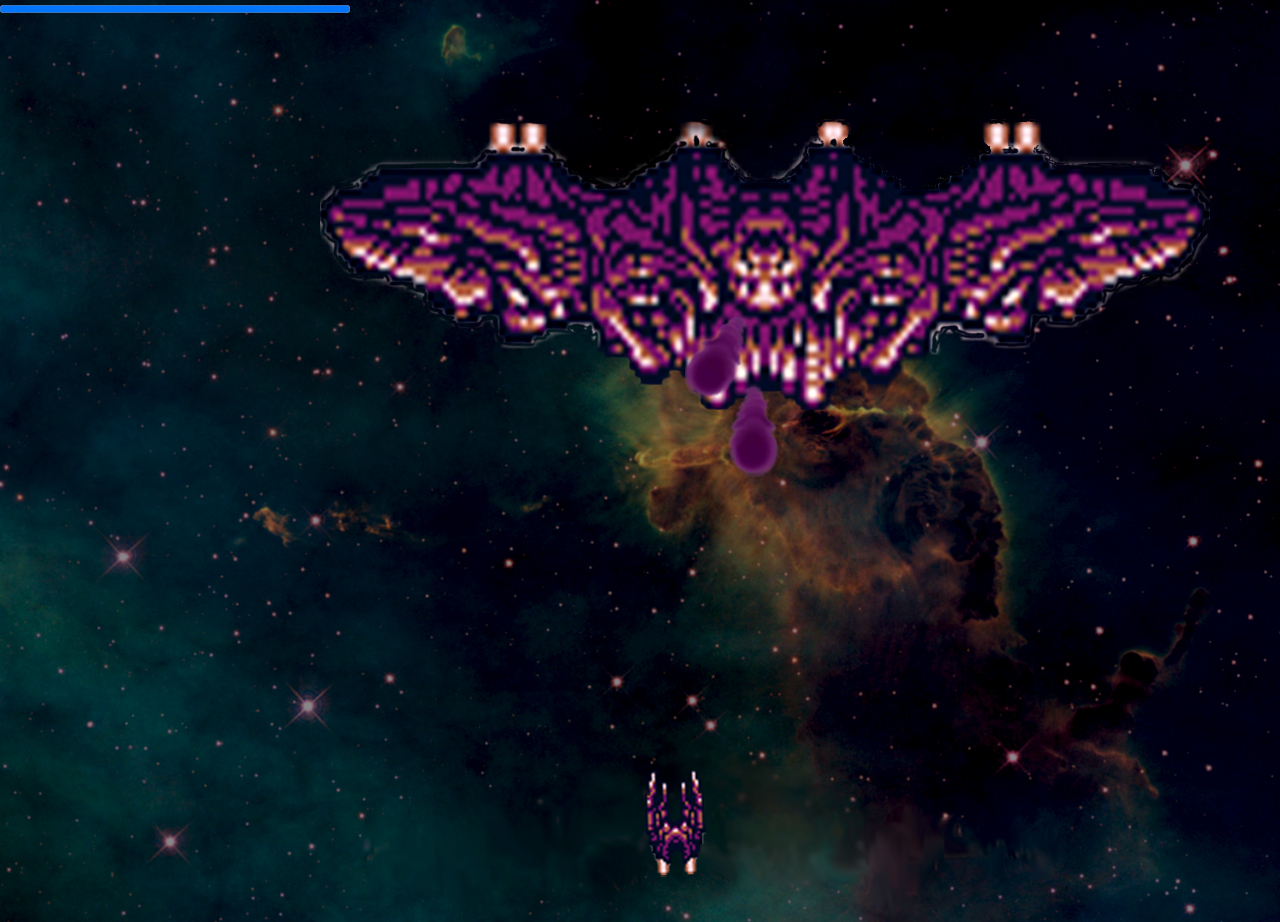
==== index.html @ f2348250 "game_v2" ====
<!DOCTYPE html>
<html lang="en">
<head>
	<meta charset="UTF-8">
	<meta name="viewport" content="width=device-width, initial-scale=1.0">
	<link rel="stylesheet" href="style.css">
</head>
<body> 
	<progress id="health" value="100" max="100"></progress>
	<canvas id="game_area">
	</canvas>
</body>
<script src="main.js"></script>
</html>
---- style.css ----
html,body{
	margin: 0px;
	padding: 0px;
	max-width: 100%;
	max-height: 100%;
	overflow: hidden;
	background-image: url(sprites/background/bg.jpg);
	background-repeat: no-repeat;
	background-size:cover;
	z-index:-1;
}
#game_area
{
	max-width: 100vw;
	max-height: 100vh;
	position: relative;
	margin: 0px;
	padding: 0px;
	
}
#health
{
	width: 350px;
}
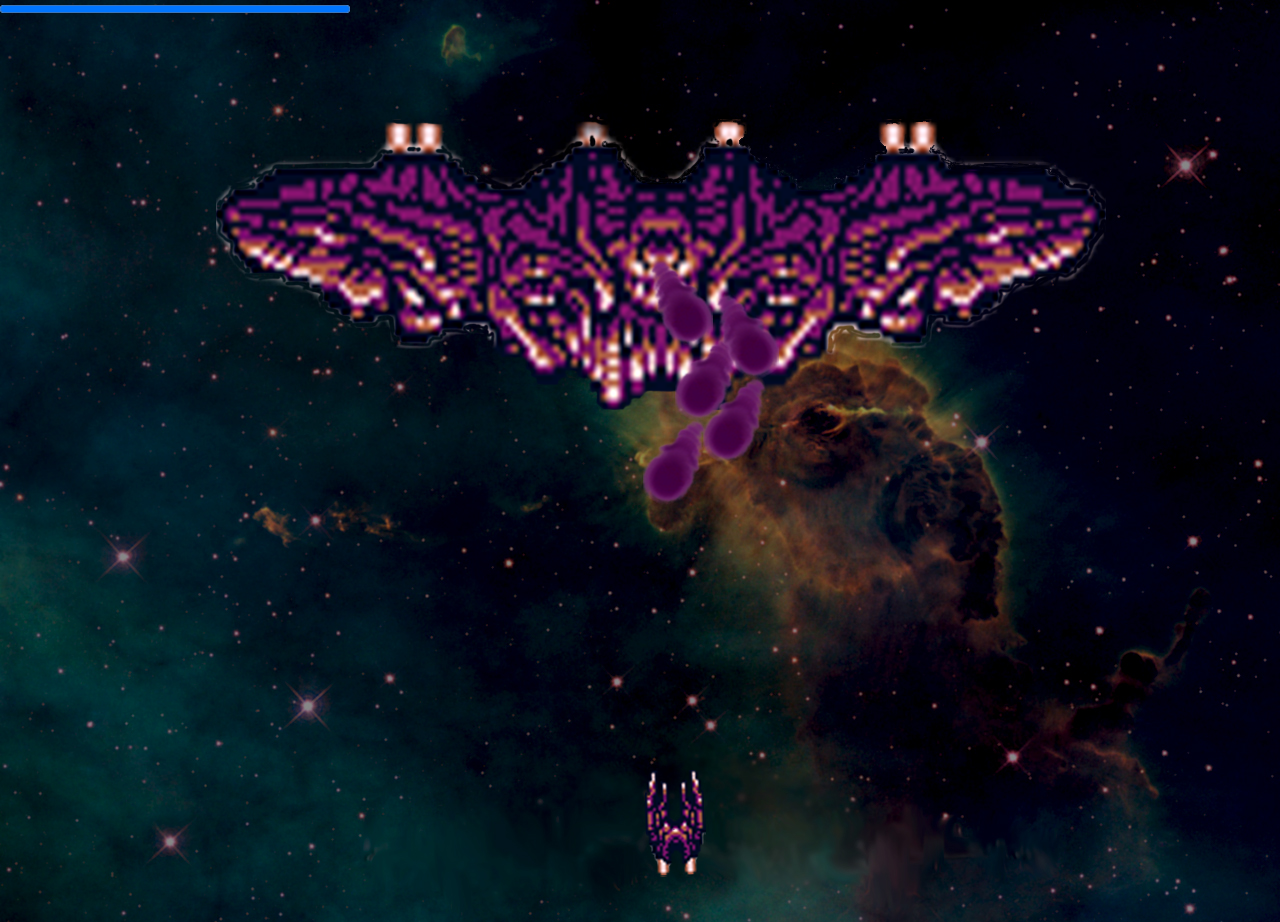
==== commit 576a17e9: "stable ver" ====
--- a/index.html
+++ b/index.html
@@ -5,9 +5,9 @@
 	<meta name="viewport" content="width=device-width, initial-scale=1.0">
 	<link rel="stylesheet" href="style.css">
 </head>
-<body> 
-	<progress id="health" value="100" max="100"></progress>
-	<canvas id="game_area">
+<body>
+	<progress id="health" value="100" max="100" ></progress>
+	<canvas id="game_area" >
 	</canvas>
 </body>
 <script src="main.js"></script>
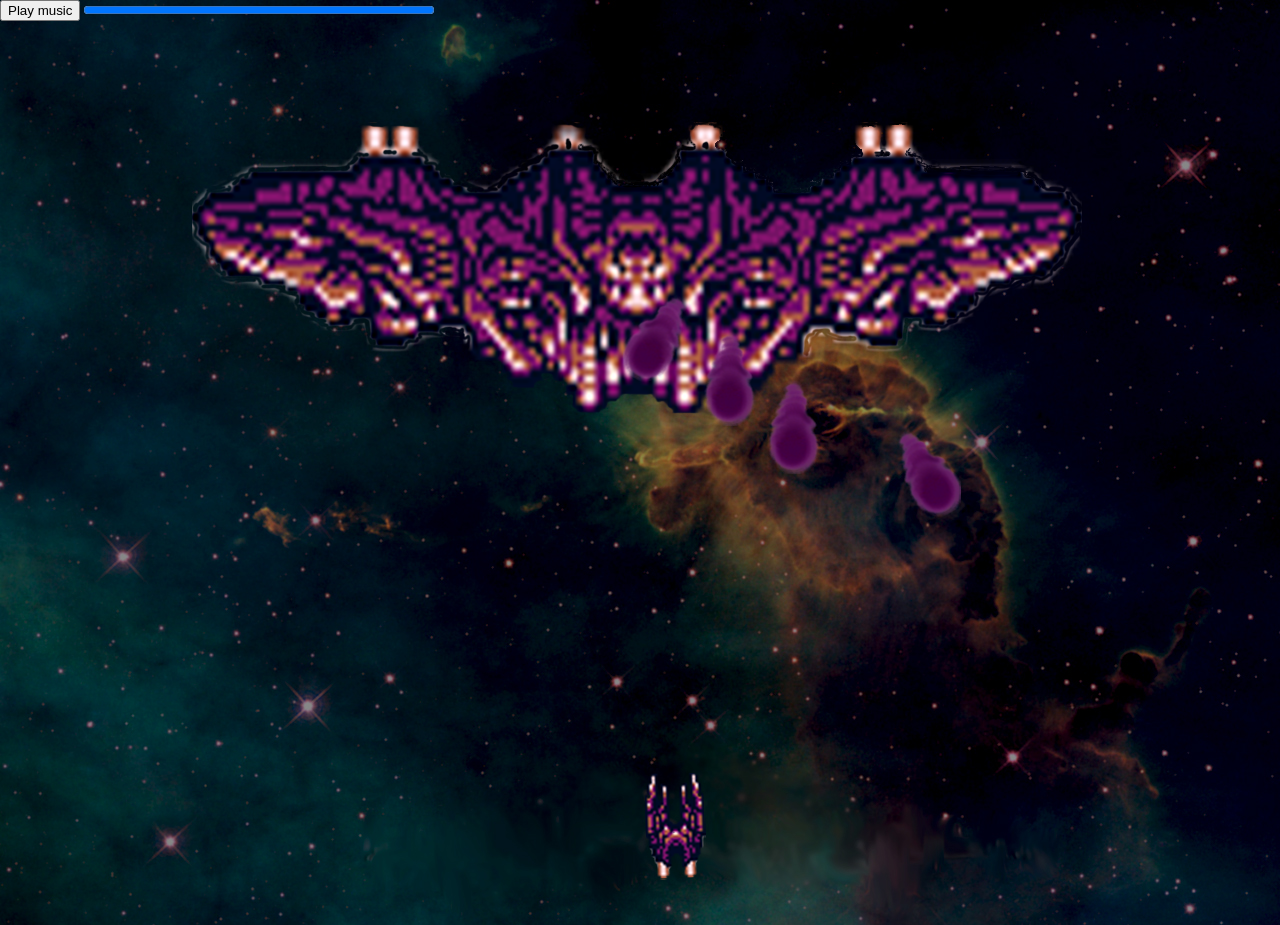
==== commit 3157038c: "added music" ====
--- a/index.html
+++ b/index.html
@@ -6,6 +6,8 @@
 	<link rel="stylesheet" href="style.css">
 </head>
 <body>
+	<button onclick='play_music()'>Play music</button>
+	<audio src = 'videoplayback (2) (online-audio-converter.com).mp3' id="music"></audio>
 	<progress id="health" value="100" max="100" ></progress>
 	<canvas id="game_area" >
 	</canvas>
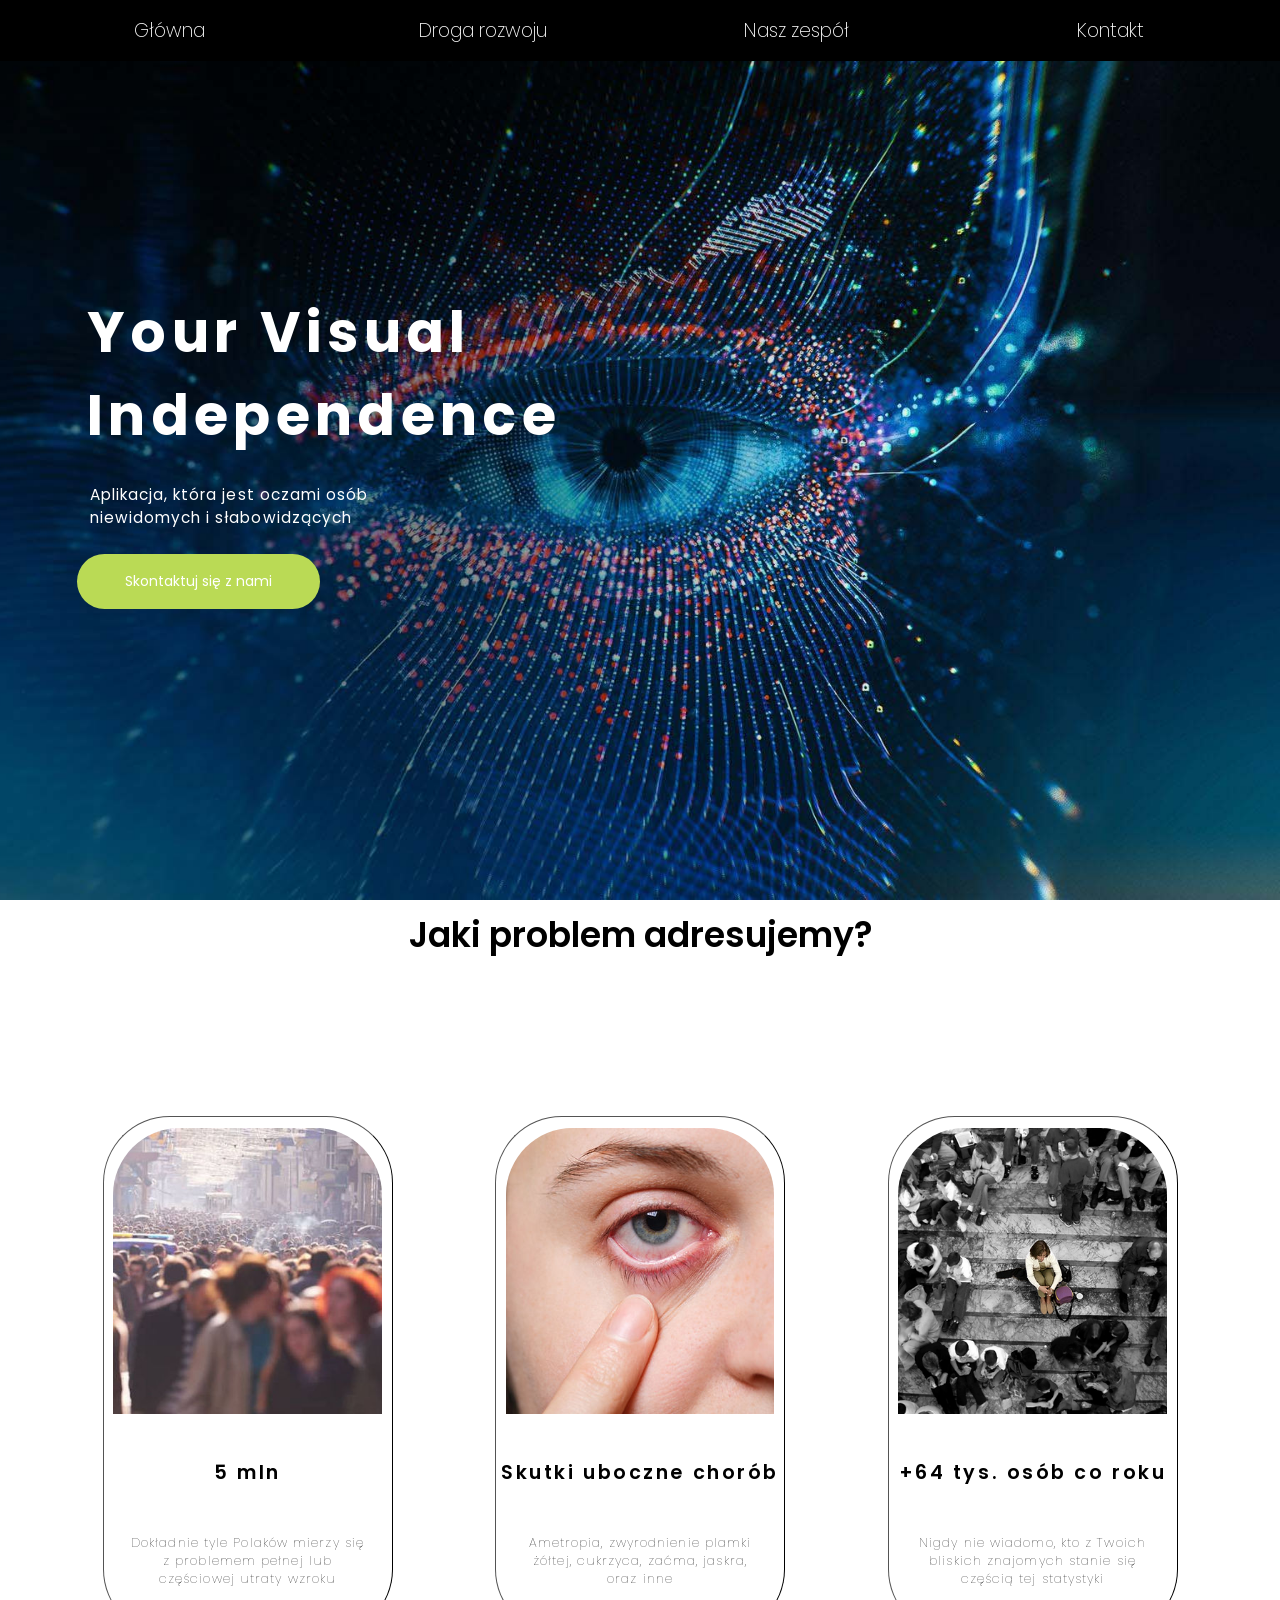
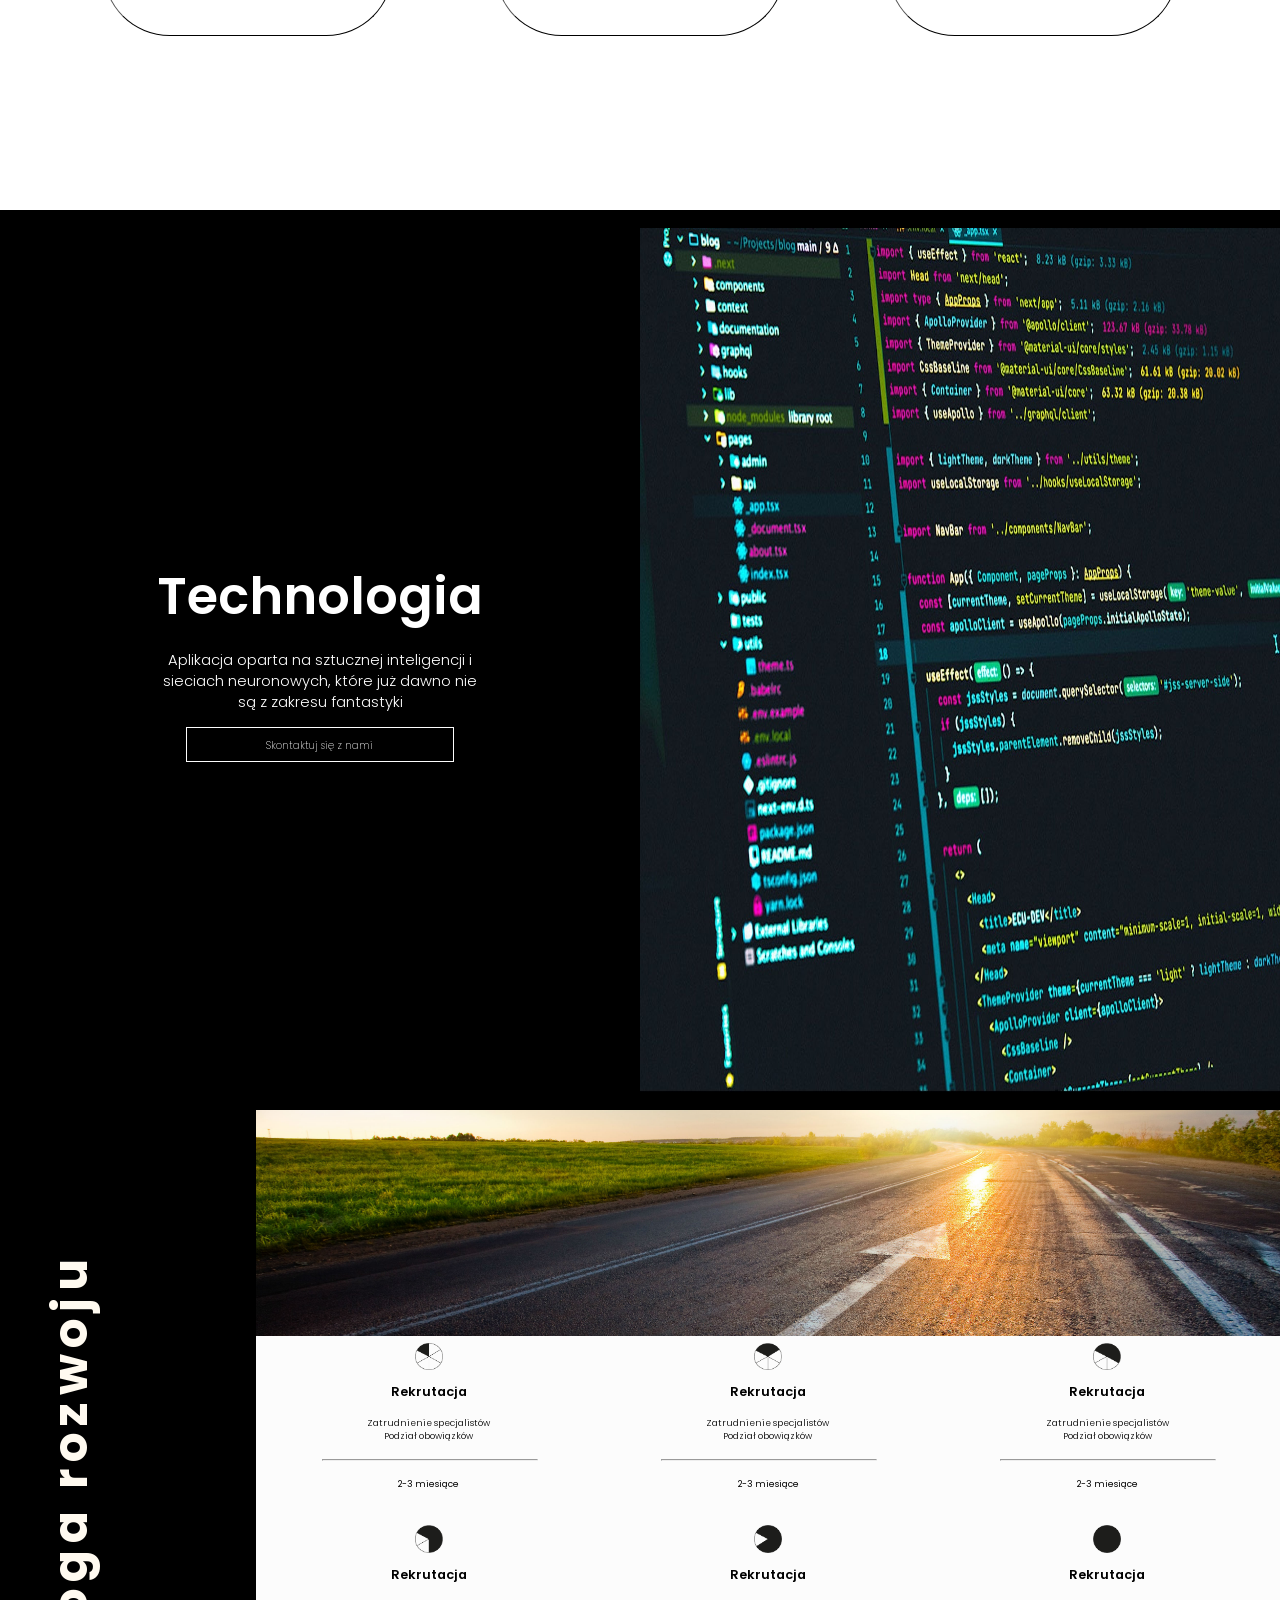
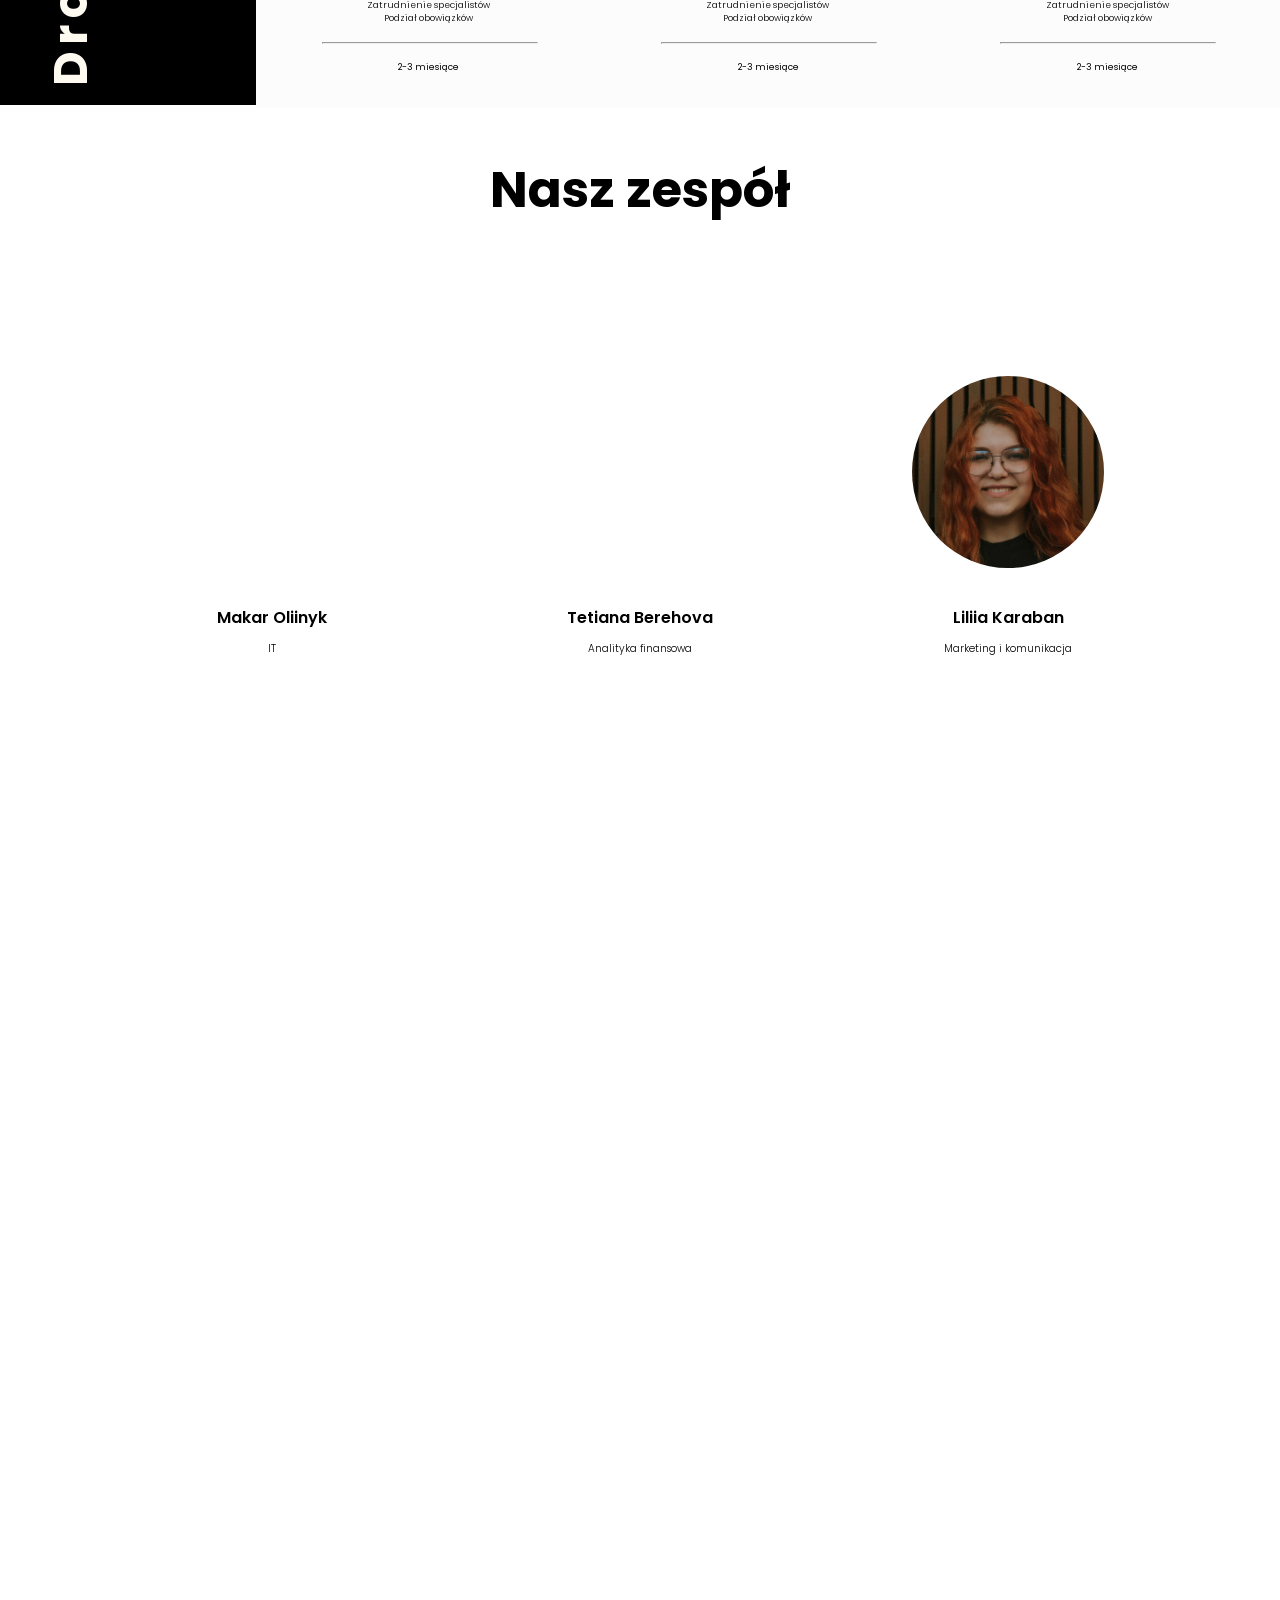
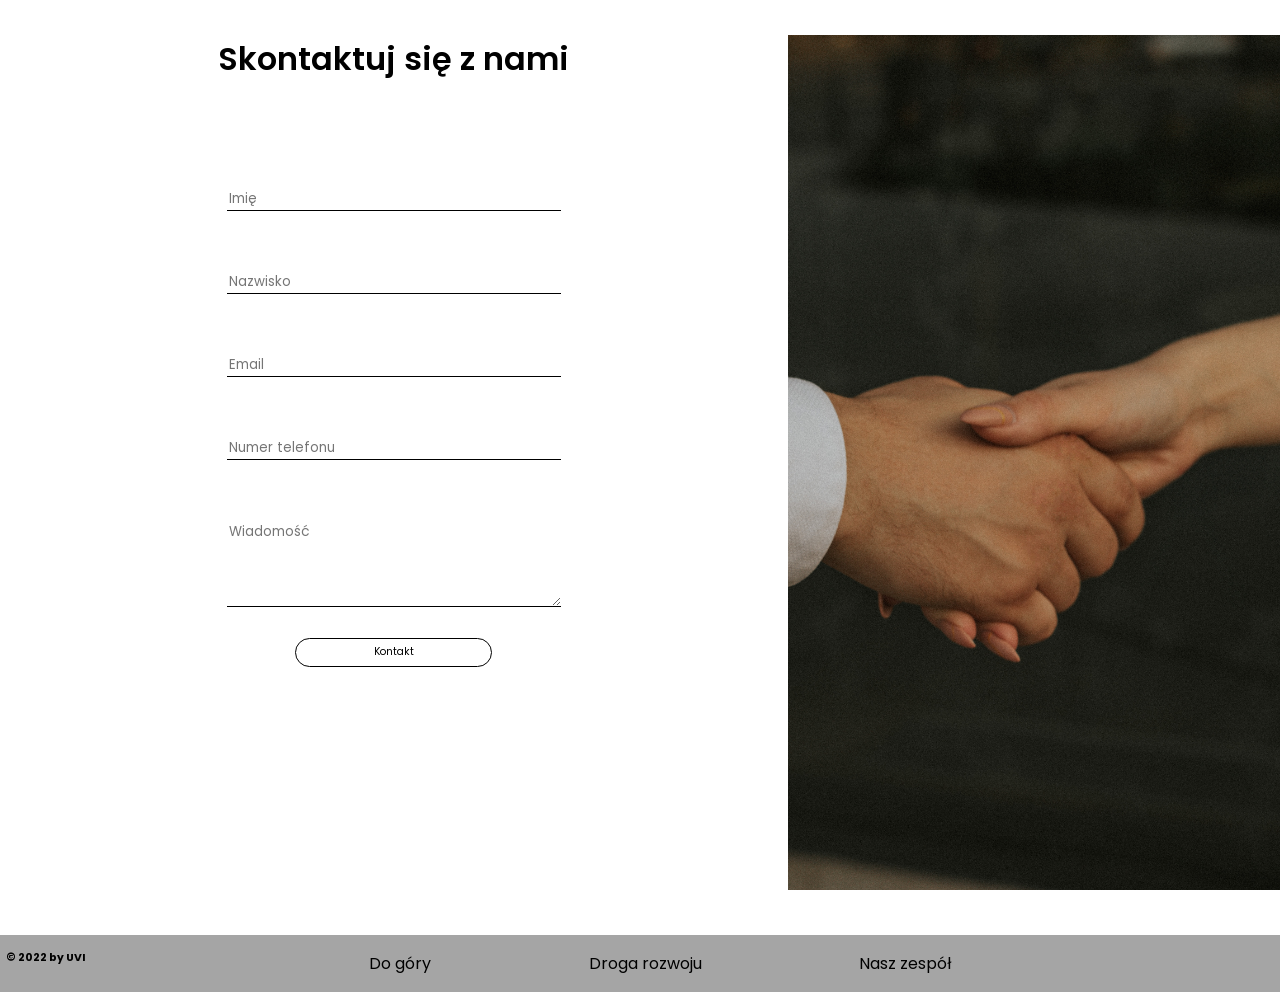
==== commit a44d25bb: "WebSite" ====
--- a/index.html
+++ b/index.html
@@ -1,16 +1,186 @@
 <!DOCTYPE html>
 <html lang="en">
 <head>
-	<meta charset="UTF-8">
-	<meta name="viewport" content="width=device-width, initial-scale=1.0">
-	<link rel="stylesheet" href="style.css">
+    <meta charset="UTF-8">
+    <meta http-equiv="X-UA-Compatible" content="IE=edge">
+    <meta name="viewport" content="width=device-width, initial-scale=1.0">
+    <link href='https://fonts.googleapis.com/css?family=Poppins' rel='stylesheet'>
+    <link rel="stylesheet" href="https://cdnjs.cloudflare.com/ajax/libs/animate.css/4.1.1/animate.min.css"/>
+    <link rel="stylesheet" href="style.css">
+    <script src="https://smtpjs.com/v3/smtp.js">
+    </script>
+    <script src="js/wow.min.js"></script>
+    <script>
+        new WOW().init();
+    </script>
+    <title>Document</title>
 </head>
 <body>
-	<button onclick='play_music()'>Play music</button>
-	<audio src = 'videoplayback (2) (online-audio-converter.com).mp3' id="music"></audio>
-	<progress id="health" value="100" max="100" ></progress>
-	<canvas id="game_area" >
-	</canvas>
+    <header>
+        <nav class="menu">
+            <ul class = "menu_list">
+                <li><a href="#start">Główna</a></li>
+                <li><a href="#road_map">Droga rozwoju</a></li>
+                <li><a href="#team">Nasz zespół</a></li>
+                <li><a href="#contact">Kontakt</a></li>
+            </ul>
+        </nav>
+    </header>
+    <div id = "start">
+        <p class="intro_title">​Your Visual Independence</p>
+        <p class="intro_txt"> Aplikacja, która jest oczami osób niewidomych i słabowidzących</p>
+        <button class = "introbutton"><span class = "btn_txt">Skontaktuj się z nami</span></button>
+    </div>
+    <article id="problematics">
+        <h4 id="problematic_head" class=" wow animate__animated animate__fadeInUp">Jaki problem adresujemy?</h4>
+        <div class="galery wow animate__animated animate__fadeInUp">        
+            <div class="galery_item">
+                <img src="img/problem1.jpg" alt="" class="problematic_img">
+                <h6 class="problems_headline">​5 mln</h6>
+                <span class="problems_txt">​Dokładnie tyle Polaków mierzy się z problemem pełnej lub częściowej utraty wzroku</span>
+            </div>
+            <div class="galery_item">
+                <img src="img/problem2.jpg" alt="" class="problematic_img">
+                <h6 class="problems_headline">​Skutki uboczne chorób</h6>
+                <span class="problems_txt">​Ametropia, zwyrodnienie plamki żółtej, cukrzyca, zaćma, jaskra, oraz inne</span>
+            </div>
+            <div class="galery_item">
+                <img src="img/problem3.png" alt="" class="problematic_img">
+                <h6 class="problems_headline">​+64 tys. osób co roku</h6>
+                <span class="problems_txt">​Nigdy nie wiadomo, kto z Twoich bliskich znajomych stanie się częścią tej statystyki</span>
+            </div>
+        </div>
+    </article>
+    <article id="technologie">
+        <div class="tech_wrraper">
+                <h4 id="technologie_title">​Technologia</h4>
+                <p class="technologie_txt">​Aplikacja oparta na sztucznej inteligencji i sieciach neuronowych, które już dawno nie są z zakresu fantastyki</p>
+                <button class="technologie_btn">
+                    <span id="technologie_btn_txt">Skontaktuj się z nami</span>
+                </button>
+        </div>
+        <img id = "code_example" src="img/tech_code.jpeg" alt="technologie_code_example" class="wow animate__animated animate__fadeInRight">
+    </article>
+    <article id = "road_map">
+        <div id="road_map_title_wrraper">
+            <h4 id = "road_map_title">Droga rozwoju</h4>
+        </div>
+        <div id = "road_map_img_wrraper" alt="road_map_img" class="wow animate__animated animate__fadeInDown"></div>
+        <div id="road_map_content_wrraper">
+            <div id="road_map_content">
+                <div class="road_map_content_item">
+                    <img src="img/Circle_1.png" alt="" class="road_map_item_img">
+                    <h6 class="road_map_item_title">​Rekrutacja</h6>
+                    <p class="road_map_item_content">​Zatrudnienie specjalistów Podział obowiązków</p>
+                    <hr class="road_map_item_line">
+                    <p class="road_map_item_time">2-3 miesiące</p>
+                </div>
+                <div class="road_map_content_item">
+                    <img src="img/Circle_2.png" alt="" class="road_map_item_img">
+                    <h6 class="road_map_item_title">​Rekrutacja</h6>
+                    <p class="road_map_item_content">​Zatrudnienie specjalistów Podział obowiązków</p>
+                    <hr class="road_map_item_line">
+                    <p class="road_map_item_time">2-3 miesiące</p>
+                </div>
+                <div class="road_map_content_item">
+                    <img src="img/Circle_3.png" alt="" class="road_map_item_img">
+                    <h6 class="road_map_item_title">​Rekrutacja</h6>
+                    <p class="road_map_item_content">​Zatrudnienie specjalistów Podział obowiązków</p>
+                    <hr class="road_map_item_line">
+                    <p class="road_map_item_time">2-3 miesiące</p>
+                </div>
+                <div class="road_map_content_item">
+                    <img src="img/Circle_4.png" alt="" class="road_map_item_img">
+                    <h6 class="road_map_item_title">​Rekrutacja</h6>
+                    <p class="road_map_item_content">​Zatrudnienie specjalistów Podział obowiązków</p>
+                    <hr class="road_map_item_line">
+                    <p class="road_map_item_time">2-3 miesiące</p>
+                </div>
+                <div class="road_map_content_item">
+                    <img src="img/Circle_5.png" alt="" class="road_map_item_img">
+                    <h6 class="road_map_item_title">​Rekrutacja</h6>
+                    <p class="road_map_item_content">​Zatrudnienie specjalistów Podział obowiązków</p>
+                    <hr class="road_map_item_line">
+                    <p class="road_map_item_time">2-3 miesiące</p>
+                </div>
+                <div class="road_map_content_item">
+                    <img src="img/Circle_6.png" alt="" class="road_map_item_img">
+                    <h6 class="road_map_item_title">​Rekrutacja</h6>
+                    <p class="road_map_item_content">​Zatrudnienie specjalistów Podział obowiązków</p>
+                    <hr class="road_map_item_line">
+                    <p class="road_map_item_time">2-3 miesiące</p>
+                </div>
+            </div>
+        </div>
+    </article>
+    <article id="team">
+        <h4 class="team_title">Nasz zespół</h4>
+        <div class="team_details_wrraper wow animate__animated animate__fadeIn">
+            <div class="team_details_item">
+                <div class="team_img_wrraper">
+                    <img src="img/MO.jpg" alt="" class="team_img">
+                </div>
+                <h6 class="team_name">Makar Oliinyk</h6>
+                <p class="team_member_responsobility">IT</p>
+            </div>
+            <div class="team_details_item">
+                <div class="team_img_wrraper">
+                    <img src="img/TB.jpg" alt="" class="team_img">
+                </div>
+                <h6 class="team_name">Tetiana Berehova</h6>
+                <p class="team_member_responsobility">Analityka finansowa</p>
+            </div>
+            <div class="team_details_item">
+                <div class="team_img_wrraper">
+                    <img src="img/LK.jpg" alt="" class="team_img">
+                </div>
+                <h6 class="team_name">Liliia Karaban</h6>
+                <p class="team_member_responsobility">Marketing i komunikacja</p>
+            </div>
+        </div>
+    </article>
+    <article id="offer">
+        <h6 id="offer_title" class="wow animate__animated animate__fadeInDown animate__delay-2s">​Szukasz projektu, który ma zarówno duszę, jak i potencjał biznesowy? Zainwestuj w startup UVI i połącz przyjemne z pożytecznym</h6>
+        <div id="offer_content_wrraper" class="wow animate__animated animate__fadeIn">
+            <div class="offer_content_item"id='offer_img1'>
+                <span class="offer_content_txt">​Zyski po 1 roku działania aplikacji</span>
+            </div>
+            <div class="offer_content_item"id='offer_img2'>
+                <span class="offer_content_txt">​Tworzenie lepszej przyszłości</span>
+            </div>
+            <div class="offer_content_item"id='offer_img3'>
+                <span class="offer_content_txt">​Ulepszenie wizerunku Twojej firmy</span>
+            </div>
+        </div>
+    </article>
+    <article id="contact">
+        <div id="contact_content_wrraper">
+            <form>
+                <h6>Skontaktuj się z nami</h6>
+                <input type="text" id='name' placeholder="Imię" required>
+                <input type="text" id='surname' placeholder="Nazwisko"required>
+                <input type="text" id='mail'placeholder='Email' required>
+                <input type="text" id='number' placeholder="Numer telefonu">
+                <textarea name="massege" id="massege" rows="6" placeholder="Wiadomość"></textarea>
+                <div id="btn_wrraper">
+                    <button type="submit">Kontakt</button>
+                </div>
+            </form>
+        </div>
+        <div id="contact_img_wrraper">
+        </div>
+    </article>
+    <footer>
+        <h6>&copy; 2022 by UVI</h6>
+        <div class="footer_wrraper">
+            <nav class="menu_footer">
+                <ul class = "menu_list_footer">
+                    <li><a href="#start">Do góry</a></li>
+                    <li><a href="#road_map">Droga rozwoju</a></li>
+                    <li><a href="#team">Nasz zespół</a></li>
+                </ul>
+            </nav>
+        </div>
+    </footer>
 </body>
-<script src="main.js"></script>
-</html>	+</html>
--- a/style.css
+++ b/style.css
@@ -1,24 +1,514 @@
-html,body{
-	margin: 0px;
-	padding: 0px;
-	max-width: 100%;
-	max-height: 100%;
-	overflow: hidden;
-	background-image: url(sprites/background/bg.jpg);
-	background-repeat: no-repeat;
-	background-size:cover;
-	z-index:-1;
-}
-#game_area
-{
-	max-width: 100vw;
-	max-height: 100vh;
-	position: relative;
-	margin: 0px;
-	padding: 0px;
-	
-}
-#health
-{
-	width: 350px;
-}
+*{
+    font-family: 'Poppins', sans-serif;
+}
+body , header,html, nav{
+    margin: 0;
+    padding: 0;
+}
+:root{
+    --animate-duration: 2800ms;
+}
+nav{
+    width: 100%;
+    height:auto;
+    background-color: black;
+    position: relative;
+    overflow: hidden;
+    align-items: center;
+}
+.menu_list, .menu_list a {
+    height: fit-content;
+    margin: 0;
+    padding: 1%;
+    display: flex;
+    text-align: center;
+    flex-direction: row;
+    justify-content: space-evenly;
+    list-style-type: none;
+    font-family: 'Poppins', sans-serif;
+    color: #fff;
+    font-size: 1.5vw;
+    font-weight: 200;
+    font-style: normal;
+    line-height: normal;
+    text-decoration: none;
+}
+.menu_list li{
+    width: 100%;
+    display: inline-block;
+}
+header{
+    width: 100%;
+    position: absolute;
+    align-content: center;
+}
+#start{
+    height: 100vh;
+    width: 100%;
+    background-image:url("img/eye.jpg") ;
+    background-size: cover;
+    background-repeat: no-repeat;
+    background-position: center;
+    background-attachment: fixed;
+    display: flex;
+    align-items: flex-start;
+    flex-direction: column;
+    justify-content: center;
+
+}
+.intro_title{
+    width: 50%;
+    margin:  0 0 0 6.8vw;
+    padding: 0;
+    text-align: left;
+    justify-content: center;
+    float: left;
+    z-index: 1;
+    color: #fff;
+    font-family: 'Poppins', sans-serif;
+    font-size: 4.333vw;
+    font-weight: bold;
+    font-style: normal;
+    letter-spacing: 0.417vw;
+    line-height: normal;
+}
+.intro_txt{
+    width: 25vw;
+    color: #fff;
+    font-family: Poppins;
+    font-size: 1.2vw;
+    font-weight: 400;
+    font-style: normal;
+    letter-spacing: 1.05px;
+    line-height: normal;
+    text-align: left;
+    align-self: flex-start;
+    margin: 2vw 0 0 7vw;
+
+}
+.introbutton{
+    z-index: 1;
+    width: 19vw;
+    min-width: 15vw;
+    height: 4.259vw;
+    min-height: 1vw;
+    background-color: #bada55;
+    border:none;
+    border-radius: 100px;
+    margin: 2vw 0 0 6vw;
+}
+span.btn_txt{
+    width: 11.458333333333334vw;
+    height: 1.71875vw;
+    color: #ffffff;
+    font-family: Poppins;
+    font-size:1.09375vw;
+    font-weight: 400;
+    font-style: normal;
+    letter-spacing: normal;
+    line-height: normal;
+}
+#problematics{
+    height: 100vh;
+    width: 100%;
+}
+#problematic_head{
+    position: relative;
+    text-align: center;
+    margin: 10px 0;
+    width: 100%;
+    height: auto;
+    color: #000000;
+    font-family: 'Poppins', sans-serif;
+    font-size: 2.7083333333333335vw;
+    font-weight: 600;
+}
+.galery{
+    height: 90%;
+    width: 100%;
+    display: flex;
+    align-items: center;
+    flex-direction: row;
+    justify-content: space-evenly;
+}
+.galery_item{
+    width: 22.5vw;
+    height:  40.520833333333336vw;
+    background-color: #ffffff;
+    border-color: #000000;
+    border-style: outset;
+    border-width: 0.10416666666666667vw;
+    border-radius: 5.208333333333333vw;
+    display: flex;
+    flex-direction: column;
+    justify-content: flex-end;
+}
+.problems_headline,.problems_txt {
+    text-align: center;
+    margin-bottom: 3vw;
+    font-family: 'Poppins',sans-serif;
+}
+.problems_headline{
+    font-size: 1.5vw;
+    font-weight: 600;
+    letter-spacing: 0.2vw;
+}
+.problems_txt{
+    width: 19vw;
+    padding: 3%;
+    font-size: 1vw;
+    align-self: center;
+    letter-spacing: 0.085vw;
+    font-weight: 100;
+    
+}
+.problematic_img{
+    align-self: center;
+    width: 21vw ;
+    overflow: hidden;
+    object-fit: contain;
+    margin-top: 3%;
+    border-radius: 5.208333333333333vw 5.208333333333333vw 0  0;
+
+}
+#technologie{
+    height: 100vh;
+    width: 100%;
+    background-color: black;
+    display: flex;
+    flex-direction: row;
+    align-items: center;
+}
+#code_example{
+    position: relative;
+    align-self: center;
+    width: 40%;
+    height: 96%;
+    aspect-ratio: 1/1;
+    flex-grow: 1;
+}
+.tech_wrraper{
+    display: flex;
+    flex-direction: column;
+    align-items: center;
+    width: 50%;
+}
+.technologie_txt{
+    font-family: 'Poppins';
+    font-size: 1.15vw;
+    font-weight: 300;
+    text-align: center;
+    width: 50%;
+    color: #fff;
+}
+#technologie_title{
+    margin: 0;
+    font-family: 'Poppins';
+    font-weight: 600;
+    font-size: 4vw;
+    text-align: center;
+    z-index: 1;
+    color: #fff;
+}
+.technologie_btn{
+    width:  21vw;
+    height: 2.7vw;
+    border: 1px solid #fcfcfc;
+    background-color: #000000;
+}
+span#technologie_btn_txt{
+    font-family: 'Poppins';
+    font-weight: 200;
+    font-size: 0.8vw;
+    color: #fcfcfc;
+}
+#road_map{
+    background-color: #000000;
+    display: grid;
+    grid-template-columns:20% 80%;
+    grid-auto-rows: minmax(15vw, auto);
+    width: 100%;
+    height: 150%;
+
+}
+#road_map_title_wrraper{
+    margin: 0;
+    grid-column: 1;
+    grid-row: 1/3;
+    background-color: #000000;
+    width: 100%;
+    height: 100%;
+    z-index: 0;
+    justify-content: center;
+}
+#road_map_title{
+    writing-mode:vertical-rl;
+    height: 45vw;
+    letter-spacing: 0.5vw;
+    color:floralwhite;
+    transform: rotate(180deg);
+    font-family: 'Poppins';
+    font-size: 3.7vw;
+    margin: 0 0 1.5vw 2.7vw;
+}
+#road_map_img_wrraper{
+    grid-column: 2/-1;
+    grid-row:1;
+    justify-self:start;
+    width:100%;
+    height: 100%;
+    background-image:url("img/road_way.jpg");
+    background-position: center;
+    background-size: cover;
+    background-repeat: no-repeat;
+}
+div#road_map_content{
+    grid-column: 2;
+    grid-row: 2;
+    display: grid;
+    justify-content: center;
+    height: 97.2%;
+    background-color: #fcfcfc;
+    grid-template-columns: repeat(3,auto);
+    grid-gap: 0.5vw;
+    grid-template-rows: repeat(2,auto);
+    padding: 0.5vw;
+    justify-content: space-around;
+}
+div.road_map_content_item{
+    display: flex;
+    flex-direction: column;
+    align-items: center;
+}
+img.road_map_item_img{
+    width: 13%;
+    aspect-ratio: 1/1;
+}
+h6.road_map_item_title{
+    font-family: 'Poppins';
+    font-size: 1vw;
+    font-weight: 600;
+    margin: 1vw 0 0.5vw 0;
+}
+p.road_map_item_content{
+    width: 70%;
+    text-align: center;
+    font-family: 'Poppins';
+    font-size: 0.7vw;
+    font-weight: 300;
+}
+hr.road_map_item_line{
+    width: 100%;
+}
+p.road_map_item_time{
+    font-family: 'Poppins';
+    font-size: 0.7vw;
+}
+#team{
+    display: flex;
+    flex-direction: column;
+    align-items: center;
+    justify-content: center;
+    margin:0;
+    padding: 0;
+    width: 100%;
+    height: 80vh;
+}
+.team_title{
+    text-align: center;
+    font-family: 'Poppins';
+    font-size: 3.9vw;
+    margin: 0%;
+    margin-bottom: 3%;
+}
+div.team_details_wrraper{
+    display: flex;
+    width: 100%;
+    height: 40vw;
+    justify-content: space-evenly;
+    align-items: center;
+}
+div.team_details_item{
+    display: flex;
+    flex-direction: column;
+    align-items: center;
+
+}
+div.team_img_wrraper{
+    width: 15vw;
+    height: 15vw;
+    overflow: hidden;
+    border-radius: 100%;
+}
+img.team_img{
+    max-width: 100%;
+    height: auto;
+    transform: scale(1.5);
+}
+h6.team_name{
+    font-family:'Poppins';
+    font-size: 1.25vw;
+    font-weight: 600;
+    margin-bottom: 0;
+}
+p.team_member_responsobility{
+    font-family: 'Poppins';
+    font-size: 0.8vw;
+    font-weight: 300;
+}
+#offer{
+    width: 100%;
+    height: 90vh;
+    display: flex;
+    flex-direction: column;
+    justify-content: space-evenly;
+    align-items: center;
+}
+h6#offer_title{
+    font-family:'Poppins';
+    font-size: 2.14vw;
+    font-weight: 600;
+    text-align: center;
+    position: absolute;
+    width: 80%;
+    color: #ffffff;
+}
+div#offer_content_wrraper{
+    display: flex;
+    flex-direction: row;
+    width: 100%;
+    justify-content: center;
+    align-items: center;
+}
+div.offer_content_item{
+    background-image: url('img/ai-technology-brain-background-digital-transformation-concept.jpg');
+    background-repeat: no-repeat;
+    background-size: cover;
+    margin-left: 1px;
+    width: 30vw;
+    height: 40vw;
+    padding-bottom: 0.8vw;
+    /* aspect-ratio: 16/9; */
+}
+span.offer_content_txt{
+    width: 100%;
+    height: 100%;
+    display: flex;
+    justify-content: center;
+    align-items: flex-end;
+    color: #fff;
+    font-family: 'Poppins';
+    font-size:1.7vw;
+
+}
+div#offer_img1{
+    background-image: url('img/business-hand-with-mobile-phone.jpg');
+    background-position: 20%;
+}
+div#offer_img2{
+    background-image: url('img/ai-technology-brain-background-digital-transformation-concept.jpg');
+    background-position: 75%;
+}
+div#offer_img3{
+    background-image: url('img/computer-program-code.jpg');
+}
+#contact{
+    display: flex;
+    flex-direction: row;
+    width: 100%;
+    height: 100vh;
+}
+div#contact_img_wrraper{
+    width: 50%;
+    height:95%;
+    background-image: url('img/hand_shake.jpeg');
+    background-repeat: no-repeat;
+    background-size: cover;
+    background-position: 60%;
+}
+div#contact_content_wrraper{
+    display: flex;
+    width: 80%;
+    justify-content: center;
+    align-items: center;
+}
+form{
+    position: relative;
+    height: 100%;
+    display: flex;
+    flex-direction: column;
+    padding: 0.5vw;
+    width: 50%;
+}
+form h6{
+    margin-top: 0;
+    color: #000000;
+    text-align: center;
+    position: relative;
+    top: 0;
+    font-size: 2.5vw;
+    font-weight: 600;
+}
+form input, form textarea{
+    border: 0;
+    border-bottom: 1px solid #000000;
+    margin: 30px;
+}
+form input{
+    height: 50px;
+}
+form textarea{
+    height: 250px;
+}
+div#btn_wrraper{
+    display: block;
+    text-align: center;
+    width: 100%;
+    height: 100%;
+}
+div#btn_wrraper button{
+    width: 50%;
+    height: 10%;
+    background-color: #fff;
+    border: 1px solid #000000;
+    border-radius: 30px;
+    font-size: 0.8vw;
+}
+footer{
+    position: relative;
+    justify-content: center;
+    align-items: center;
+    background-color: rgb(193, 190, 186);
+    height: 3vw;
+    width: 100%;
+}
+footer h6{
+    position: absolute;
+    color: #000000;
+    bottom: 0;
+    left: 0.5vw;
+    z-index: 1;
+    margin-bottom: 0.6vw;
+}
+.footer_wrraper{
+    color: #000000;
+}
+.menu_footer{
+    background-color: #a5a5a5;
+    display: flex;
+    flex-direction: row;
+    justify-content: center;
+}
+.menu_list_footer{
+    width: 70%;
+    display: flex;
+    flex-direction: row;
+    justify-content: space-evenly;
+    list-style-type: none;
+}
+.menu_list_footer li a{
+    font-size: 1.25vw;
+    display: inline-block;
+    text-decoration: none;
+    color: #000000;
+}
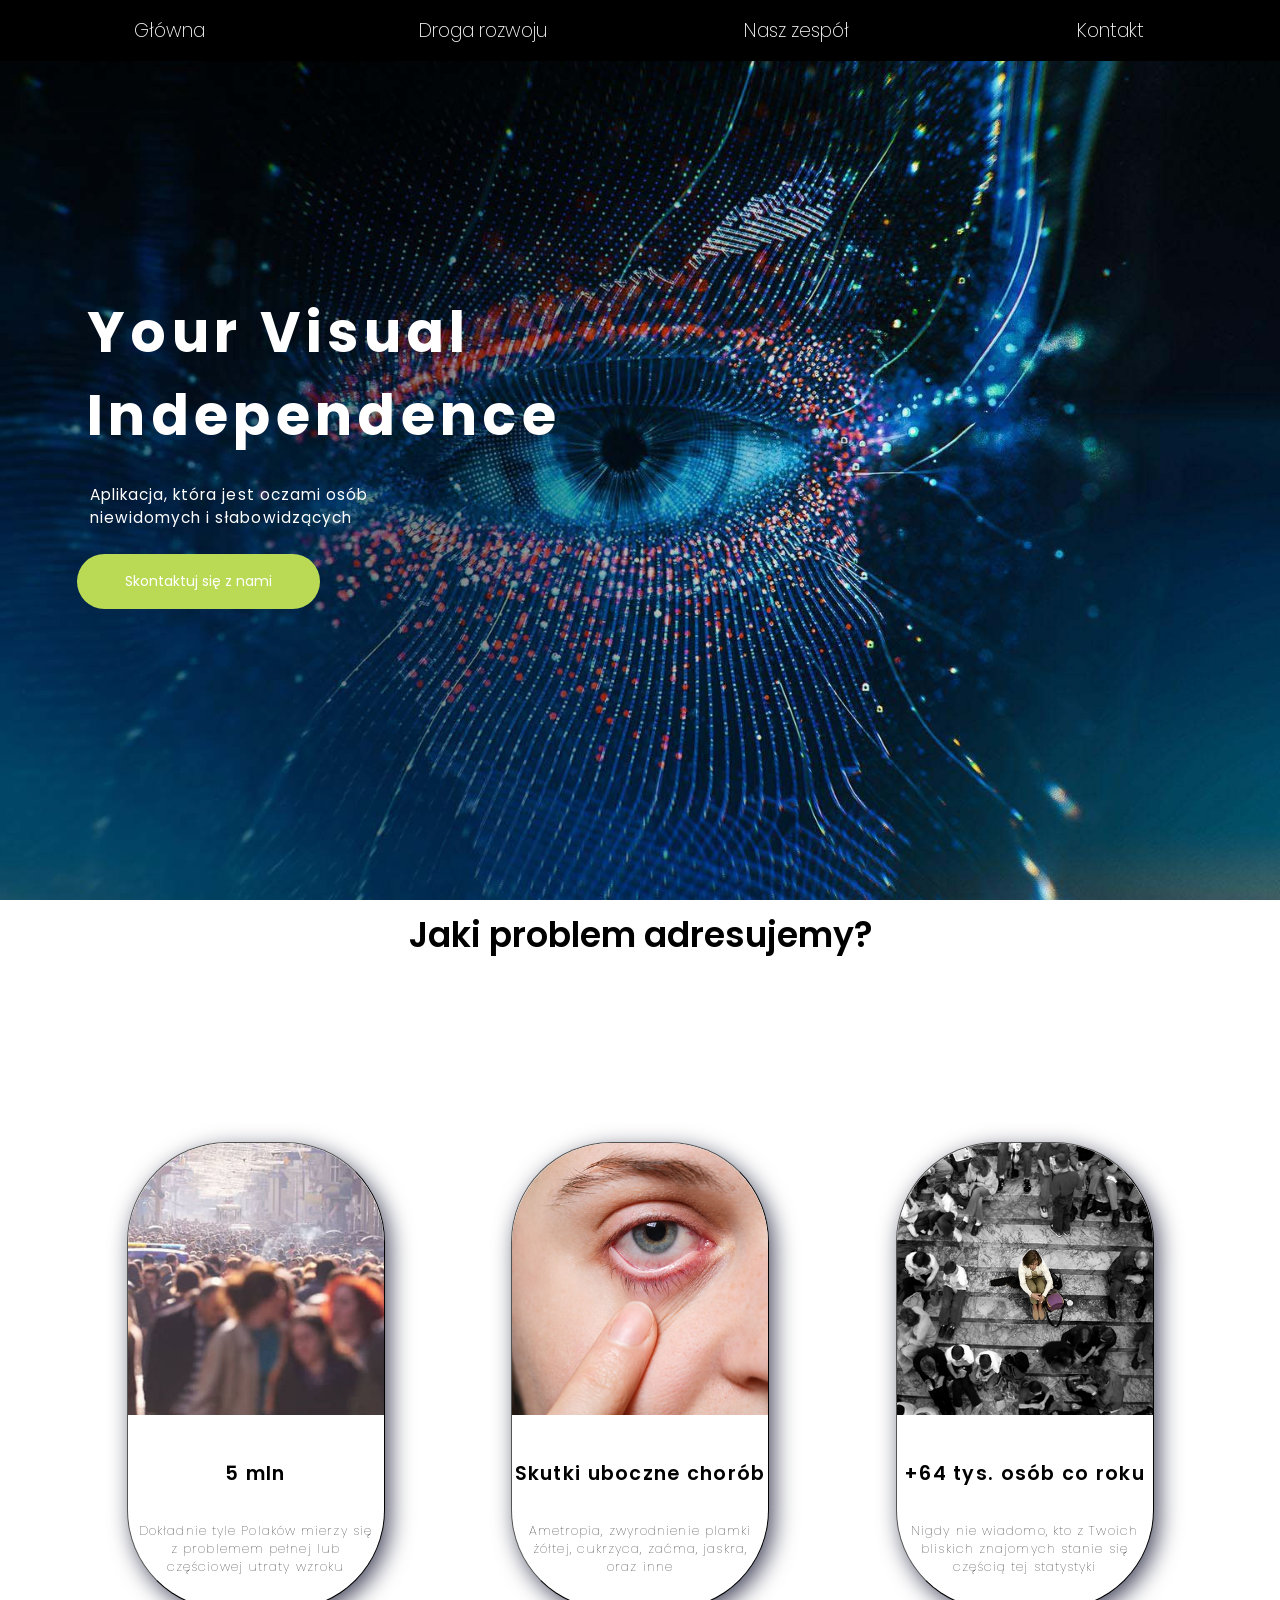
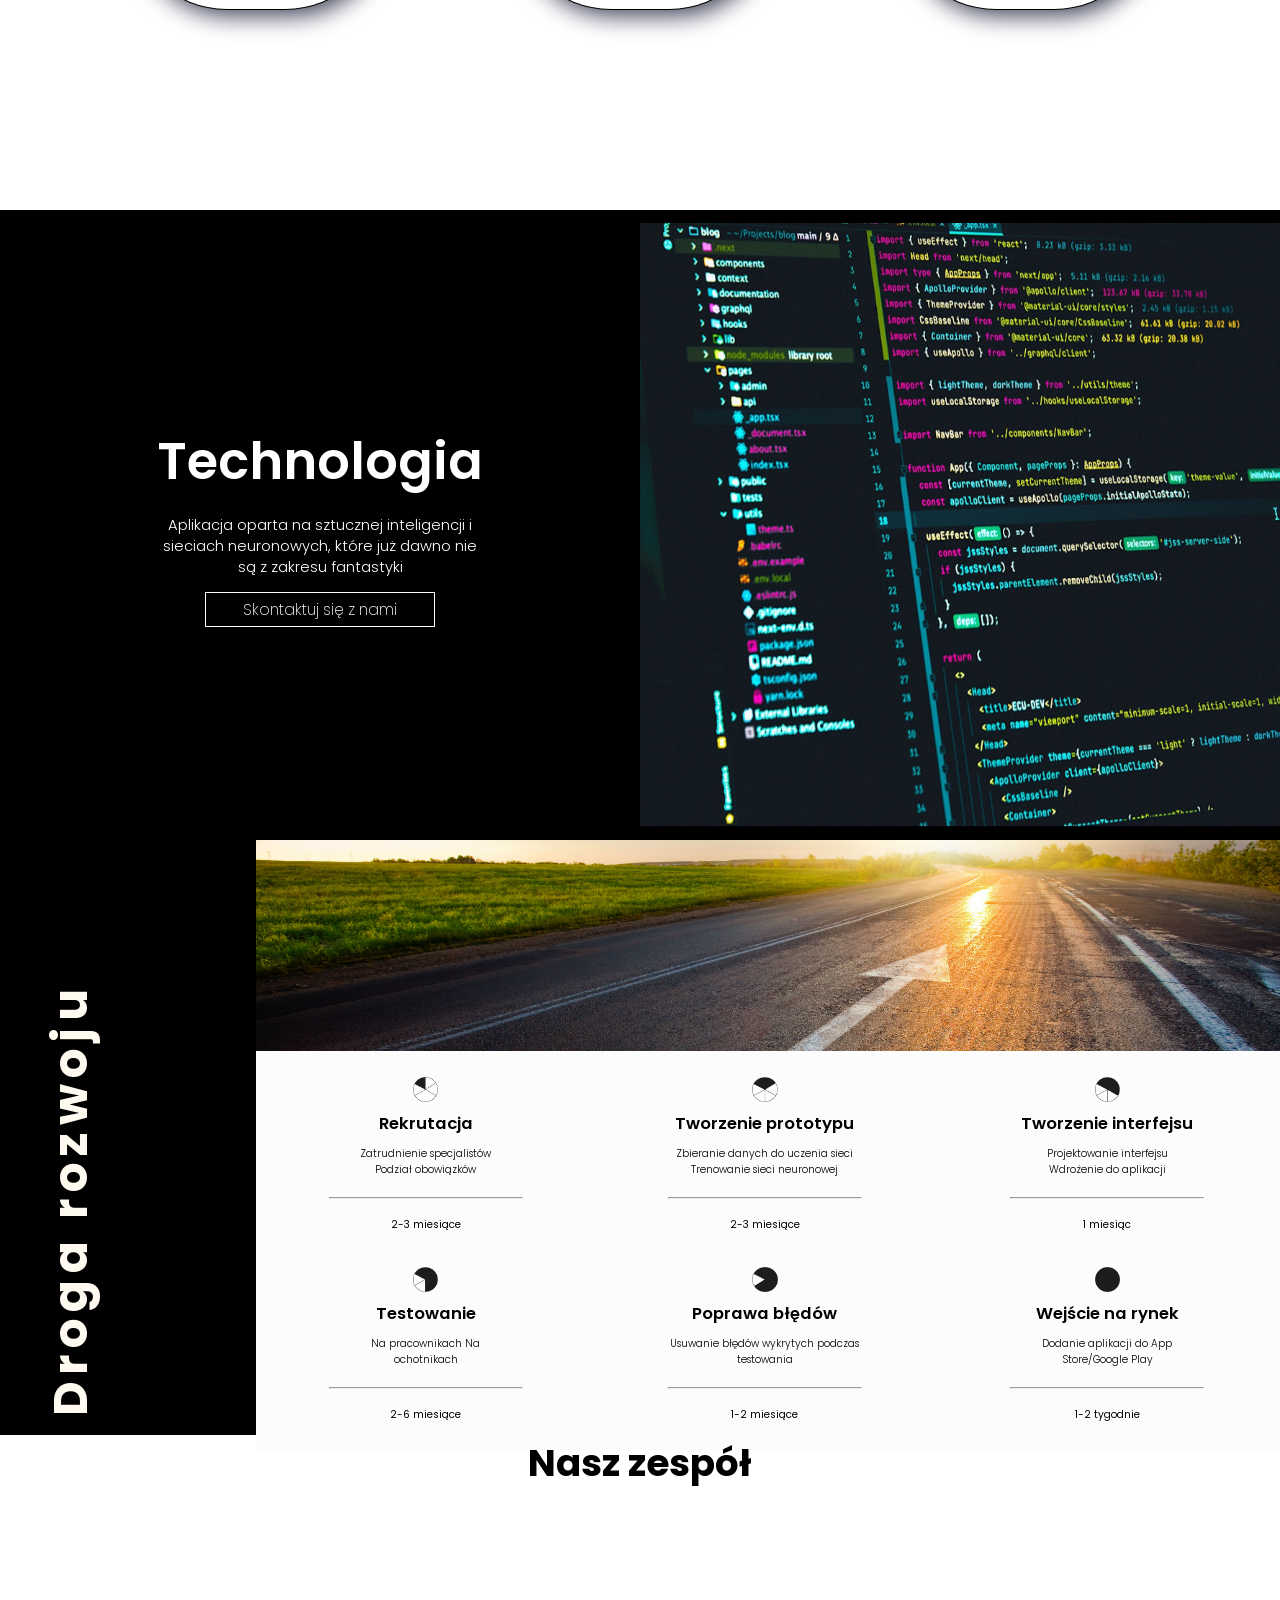
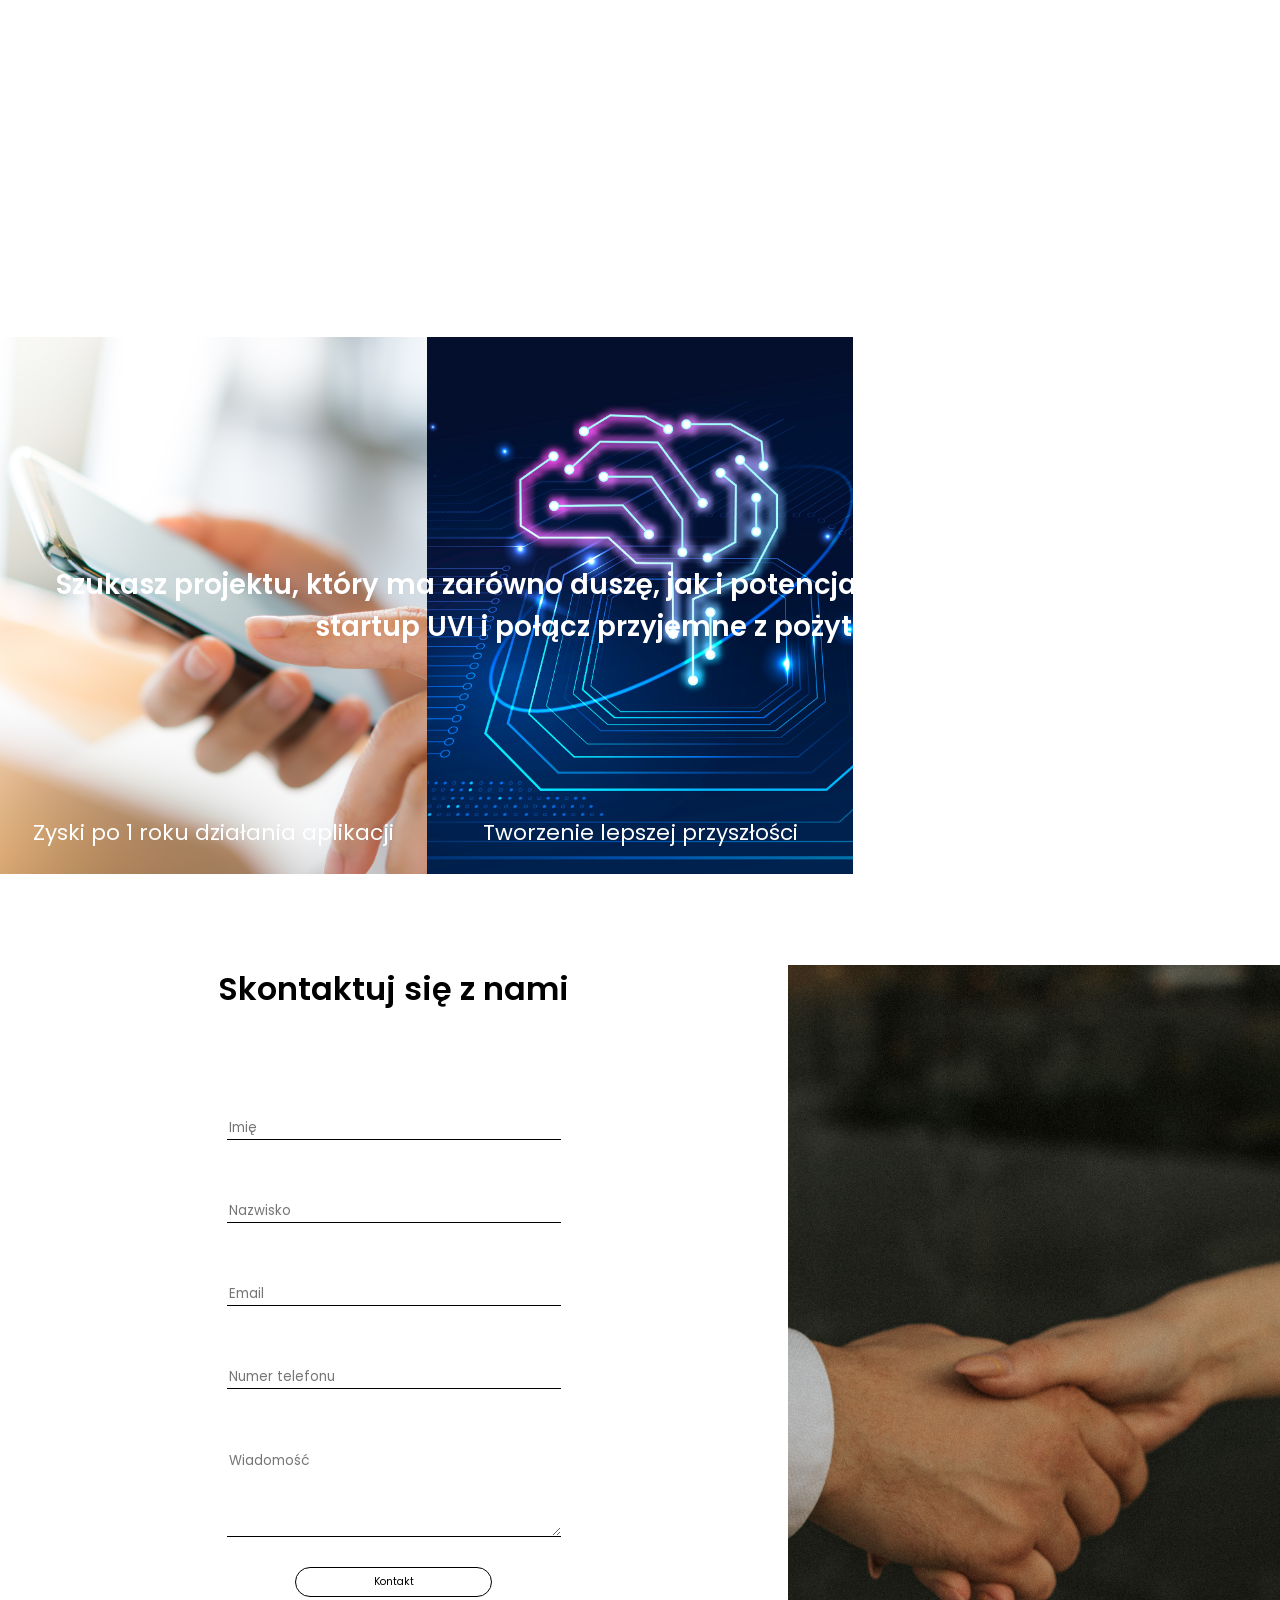
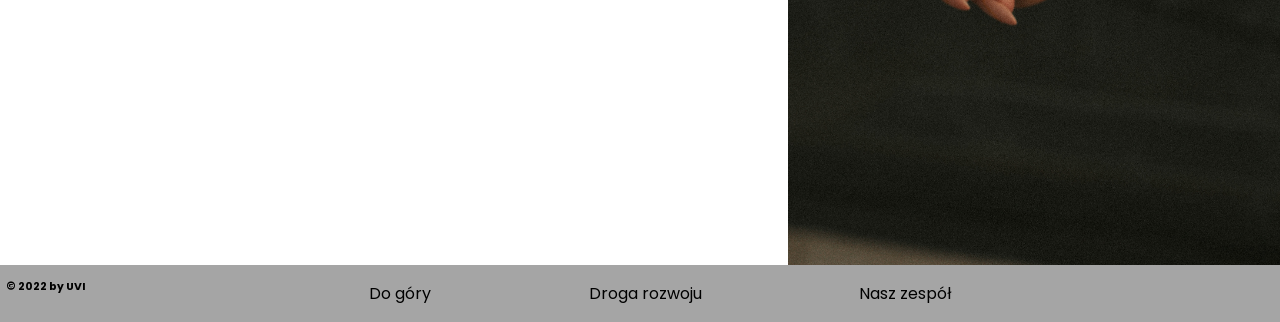
==== commit faa8364a: "response mobile modified" ====
--- a/index.html
+++ b/index.html
@@ -13,7 +13,7 @@
     <script>
         new WOW().init();
     </script>
-    <title>Document</title>
+    <title>UVI</title>
 </head>
 <body>
     <header>
@@ -29,7 +29,7 @@
     <div id = "start">
         <p class="intro_title">​Your Visual Independence</p>
         <p class="intro_txt"> Aplikacja, która jest oczami osób niewidomych i słabowidzących</p>
-        <button class = "introbutton"><span class = "btn_txt">Skontaktuj się z nami</span></button>
+        <a href="#contact"><button class = "introbutton"><span class = "btn_txt">Skontaktuj się z nami</span></button></a>
     </div>
     <article id="problematics">
         <h4 id="problematic_head" class=" wow animate__animated animate__fadeInUp">Jaki problem adresujemy?</h4>
@@ -55,9 +55,9 @@
         <div class="tech_wrraper">
                 <h4 id="technologie_title">​Technologia</h4>
                 <p class="technologie_txt">​Aplikacja oparta na sztucznej inteligencji i sieciach neuronowych, które już dawno nie są z zakresu fantastyki</p>
-                <button class="technologie_btn">
+                <a href="#contact"><button class="technologie_btn">
                     <span id="technologie_btn_txt">Skontaktuj się z nami</span>
-                </button>
+                </button></a>
         </div>
         <img id = "code_example" src="img/tech_code.jpeg" alt="technologie_code_example" class="wow animate__animated animate__fadeInRight">
     </article>
@@ -77,38 +77,38 @@
                 </div>
                 <div class="road_map_content_item">
                     <img src="img/Circle_2.png" alt="" class="road_map_item_img">
-                    <h6 class="road_map_item_title">​Rekrutacja</h6>
-                    <p class="road_map_item_content">​Zatrudnienie specjalistów Podział obowiązków</p>
+                    <h6 class="road_map_item_title">​Tworzenie prototypu</h6>
+                    <p class="road_map_item_content">​Zbieranie danych do uczenia sieci Trenowanie sieci neuronowej</p>
                     <hr class="road_map_item_line">
                     <p class="road_map_item_time">2-3 miesiące</p>
                 </div>
                 <div class="road_map_content_item">
                     <img src="img/Circle_3.png" alt="" class="road_map_item_img">
-                    <h6 class="road_map_item_title">​Rekrutacja</h6>
-                    <p class="road_map_item_content">​Zatrudnienie specjalistów Podział obowiązków</p>
+                    <h6 class="road_map_item_title">​Tworzenie interfejsu</h6>
+                    <p class="road_map_item_content">​Projektowanie interfejsu Wdrożenie do aplikacji</p>
                     <hr class="road_map_item_line">
-                    <p class="road_map_item_time">2-3 miesiące</p>
+                    <p class="road_map_item_time">1 miesiąc</p>
                 </div>
                 <div class="road_map_content_item">
                     <img src="img/Circle_4.png" alt="" class="road_map_item_img">
-                    <h6 class="road_map_item_title">​Rekrutacja</h6>
-                    <p class="road_map_item_content">​Zatrudnienie specjalistów Podział obowiązków</p>
+                    <h6 class="road_map_item_title">​Testowanie</h6>
+                    <p class="road_map_item_content">​Na pracownikach Na ochotnikach</p>
                     <hr class="road_map_item_line">
-                    <p class="road_map_item_time">2-3 miesiące</p>
+                    <p class="road_map_item_time">2-6 miesiące</p>
                 </div>
                 <div class="road_map_content_item">
                     <img src="img/Circle_5.png" alt="" class="road_map_item_img">
-                    <h6 class="road_map_item_title">​Rekrutacja</h6>
-                    <p class="road_map_item_content">​Zatrudnienie specjalistów Podział obowiązków</p>
+                    <h6 class="road_map_item_title">​Poprawa błędów</h6>
+                    <p class="road_map_item_content">​Usuwanie błędów wykrytych podczas testowania</p>
                     <hr class="road_map_item_line">
-                    <p class="road_map_item_time">2-3 miesiące</p>
+                    <p class="road_map_item_time">1-2 miesiące</p>
                 </div>
                 <div class="road_map_content_item">
                     <img src="img/Circle_6.png" alt="" class="road_map_item_img">
-                    <h6 class="road_map_item_title">​Rekrutacja</h6>
-                    <p class="road_map_item_content">​Zatrudnienie specjalistów Podział obowiązków</p>
+                    <h6 class="road_map_item_title">​Wejście na rynek</h6>
+                    <p class="road_map_item_content">​Dodanie aplikacji do App Store/Google Play</p>
                     <hr class="road_map_item_line">
-                    <p class="road_map_item_time">2-3 miesiące</p>
+                    <p class="road_map_item_time">​1-2 tygodnie</p>
                 </div>
             </div>
         </div>
--- a/style.css
+++ b/style.css
@@ -1,5 +1,8 @@
 *{
     font-family: 'Poppins', sans-serif;
+}
+button{
+    cursor: pointer;
 }
 body , header,html, nav{
     margin: 0;
@@ -132,26 +135,28 @@
     justify-content: space-evenly;
 }
 .galery_item{
-    width: 22.5vw;
-    height:  40.520833333333336vw;
+    width: 20%;
+    -webkit-box-shadow: 5px 7px 23px -1px rgba(66, 68, 90, 1);
+    -moz-box-shadow: 5px 7px 23px -1px rgba(66, 68, 90, 1);
+    box-shadow: 5px 7px 23px -1px rgba(66, 68, 90, 1);
     background-color: #ffffff;
     border-color: #000000;
     border-style: outset;
     border-width: 0.10416666666666667vw;
-    border-radius: 5.208333333333333vw;
+    border-radius: 100px;
     display: flex;
     flex-direction: column;
     justify-content: flex-end;
 }
 .problems_headline,.problems_txt {
     text-align: center;
-    margin-bottom: 3vw;
+    margin-bottom: 2vw;
     font-family: 'Poppins',sans-serif;
 }
 .problems_headline{
     font-size: 1.5vw;
     font-weight: 600;
-    letter-spacing: 0.2vw;
+    letter-spacing: 0.1vw;
 }
 .problems_txt{
     width: 19vw;
@@ -164,15 +169,15 @@
 }
 .problematic_img{
     align-self: center;
-    width: 21vw ;
+    width: 100%;
     overflow: hidden;
-    object-fit: contain;
-    margin-top: 3%;
-    border-radius: 5.208333333333333vw 5.208333333333333vw 0  0;
+    object-fit: cover;
+    object-position: 50% 50%;
+    border-radius: 100px 100px 0  0;
 
 }
 #technologie{
-    height: 100vh;
+    height: 70vh;
     width: 100%;
     background-color: black;
     display: flex;
@@ -211,7 +216,7 @@
     color: #fff;
 }
 .technologie_btn{
-    width:  21vw;
+    width:  18vw;
     height: 2.7vw;
     border: 1px solid #fcfcfc;
     background-color: #000000;
@@ -219,7 +224,7 @@
 span#technologie_btn_txt{
     font-family: 'Poppins';
     font-weight: 200;
-    font-size: 0.8vw;
+    font-size: 1.2vw;
     color: #fcfcfc;
 }
 #road_map{
@@ -272,8 +277,8 @@
     grid-template-columns: repeat(3,auto);
     grid-gap: 0.5vw;
     grid-template-rows: repeat(2,auto);
-    padding: 0.5vw;
-    justify-content: space-around;
+    padding: 2vw 0 0 0;
+    justify-content: space-evenly;
 }
 div.road_map_content_item{
     display: flex;
@@ -281,50 +286,51 @@
     align-items: center;
 }
 img.road_map_item_img{
-    width: 13%;
+    width: 2vw;
     aspect-ratio: 1/1;
 }
 h6.road_map_item_title{
     font-family: 'Poppins';
-    font-size: 1vw;
+    font-size: 1.3vw;
     font-weight: 600;
-    margin: 1vw 0 0.5vw 0;
+    margin: 0;
+    margin-top: 0.7vw;
 }
 p.road_map_item_content{
     width: 70%;
     text-align: center;
     font-family: 'Poppins';
-    font-size: 0.7vw;
+    font-size: 0.8vw;
     font-weight: 300;
 }
 hr.road_map_item_line{
-    width: 100%;
+    width: 15vw;
 }
 p.road_map_item_time{
     font-family: 'Poppins';
-    font-size: 0.7vw;
+    font-size: 0.8vw;
 }
 #team{
     display: flex;
     flex-direction: column;
     align-items: center;
-    justify-content: center;
     margin:0;
     padding: 0;
     width: 100%;
-    height: 80vh;
+    height: auto;
+    margin-bottom: 5vw;
 }
 .team_title{
     text-align: center;
     font-family: 'Poppins';
-    font-size: 3.9vw;
+    font-size: 2.9vw;
     margin: 0%;
     margin-bottom: 3%;
 }
 div.team_details_wrraper{
     display: flex;
-    width: 100%;
-    height: 40vw;
+    width: 90%;
+    height: 100%;
     justify-content: space-evenly;
     align-items: center;
 }
@@ -332,6 +338,7 @@
     display: flex;
     flex-direction: column;
     align-items: center;
+    height: 100%;
 
 }
 div.team_img_wrraper{
@@ -343,26 +350,26 @@
 img.team_img{
     max-width: 100%;
     height: auto;
-    transform: scale(1.5);
+    transform: scale(1.6);
 }
 h6.team_name{
     font-family:'Poppins';
-    font-size: 1.25vw;
+    font-size: 1.5vw;
     font-weight: 600;
     margin-bottom: 0;
 }
 p.team_member_responsobility{
     font-family: 'Poppins';
-    font-size: 0.8vw;
-    font-weight: 300;
+    font-size: 1.2vw;
+    font-weight: 400;
+    height: auto;
 }
 #offer{
     width: 100%;
-    height: 90vh;
+    height: 65vh;
     display: flex;
     flex-direction: column;
     justify-content: space-evenly;
-    align-items: center;
 }
 h6#offer_title{
     font-family:'Poppins';
@@ -370,7 +377,7 @@
     font-weight: 600;
     text-align: center;
     position: absolute;
-    width: 80%;
+    width: 100%;
     color: #ffffff;
 }
 div#offer_content_wrraper{
@@ -384,11 +391,9 @@
     background-image: url('img/ai-technology-brain-background-digital-transformation-concept.jpg');
     background-repeat: no-repeat;
     background-size: cover;
-    margin-left: 1px;
-    width: 30vw;
+    width: 100%;
     height: 40vw;
-    padding-bottom: 0.8vw;
-    /* aspect-ratio: 16/9; */
+    padding-bottom:2vw;
 }
 span.offer_content_txt{
     width: 100%;
@@ -410,17 +415,18 @@
     background-position: 75%;
 }
 div#offer_img3{
-    background-image: url('img/computer-program-code.jpg');
+    background-image: url('img/stationery-set-with-string-envelope-folders-business-cards-and-pencils.jpg');
 }
 #contact{
     display: flex;
     flex-direction: row;
     width: 100%;
     height: 100vh;
+    margin-top: 5.2vw;
 }
 div#contact_img_wrraper{
     width: 50%;
-    height:95%;
+    height:100%;
     background-image: url('img/hand_shake.jpeg');
     background-repeat: no-repeat;
     background-size: cover;
@@ -511,4 +517,149 @@
     display: inline-block;
     text-decoration: none;
     color: #000000;
+}
+@media (max-width:700px) {
+    .menu_list, .menu_list a{
+        font-size: 3vw;
+    }
+    .intro_title{
+        width: 90%;
+        font-size: 6vw;
+    }
+    .intro_txt{
+        width: 70%;
+        font-size: 3.5vw;
+    }
+    .introbutton{
+        width: 40vw;
+        height: 10vw;
+    }
+    span.btn_txt{
+        font-size: 2.5vw;
+    }
+    #problematics{
+        height: 150vh;
+        margin-bottom: 25px;
+    }
+    #problematic_head{
+        font-size: 4vw;
+    }
+    .galery{
+        height: 100%;
+        flex-direction: column;
+    }
+    .galery_item{
+        min-width: 150px;
+        min-height: 250px;
+        justify-content: flex-start;
+        margin-top: 10px;
+    }
+    .problematic_img{
+        justify-content: flex-start;
+        object-fit: cover;
+    }
+    .problems_headline{
+        font-size: 1.8vw;
+    }
+    .problems_txt{
+        font-size: 1.7vw;
+    }
+    #technologie{
+        height: 100vh;
+        flex-direction: column;
+        margin-bottom: 5px;
+    }
+    img#code_example{
+        height: 40%;
+        width: 100%;
+    }
+    .tech_wrraper{
+        height:50%;
+        justify-content: center;
+    }
+    #technologie_title{
+        font-size: 7vw;
+    }
+    .technologie_txt{
+        width: 100%;
+        font-size: 2.5vw;
+    }
+    .technologie_btn{
+        width:30vw;
+        height: 5vw;
+    }
+    span#technologie_btn_txt{
+        font-size: 1.5vw;
+    }
+    #road_map{
+        display: flex;
+        flex-direction: column;
+    }
+    div#road_map_content{
+        display: flex;
+        flex-direction: column;
+        width: 100%;
+        padding: 0;
+    }
+    #road_map_img_wrraper{
+        visibility: hidden;
+    }
+    img.road_map_item_img{
+        visibility: hidden  ;
+    }
+    h6.road_map_item_title{
+        font-size: 6vw;
+    }
+    p.road_map_item_content{
+        font-size: 3vw;
+    }
+    hr.road_map_item_line{
+        width: 60vw;
+        background-color: #000000;
+        height: 0.1vw;
+    }
+    p.road_map_item_time{
+        font-size: 3vw;
+        margin-bottom: 0;
+    }
+    #road_map_title{
+        writing-mode: horizontal-tb;
+        transform: none;
+        text-align: center;
+        height: auto;
+        font-size: 10vw;
+        margin-bottom: 0;
+    }
+    #team{
+        margin-top: 30px;
+        margin-bottom: 0;
+        height: 120vw;
+    }
+    .team_title{
+        font-size: 8vw;
+    }
+    div.team_details_wrraper{
+        flex-direction: column;
+        justify-content: normal;
+        height: 60vh;
+    }
+    div.team_details_item{
+        height: 60vw;
+    }
+    div.team_img_wrraper{
+        width: 27vw;
+        height: 27vw;
+    }
+    h6.team_name{
+        font-size: 3vw;
+        margin: 0;
+        margin-top: 0.5vw;
+        margin-bottom: 0.5vw;
+    }
+    p.team_member_responsobility{
+        font-size: 2vw;
+        margin: 0%;
+        margin-top: 0.5vw;
+        margin-bottom: 1.2vw;
+    }
 }
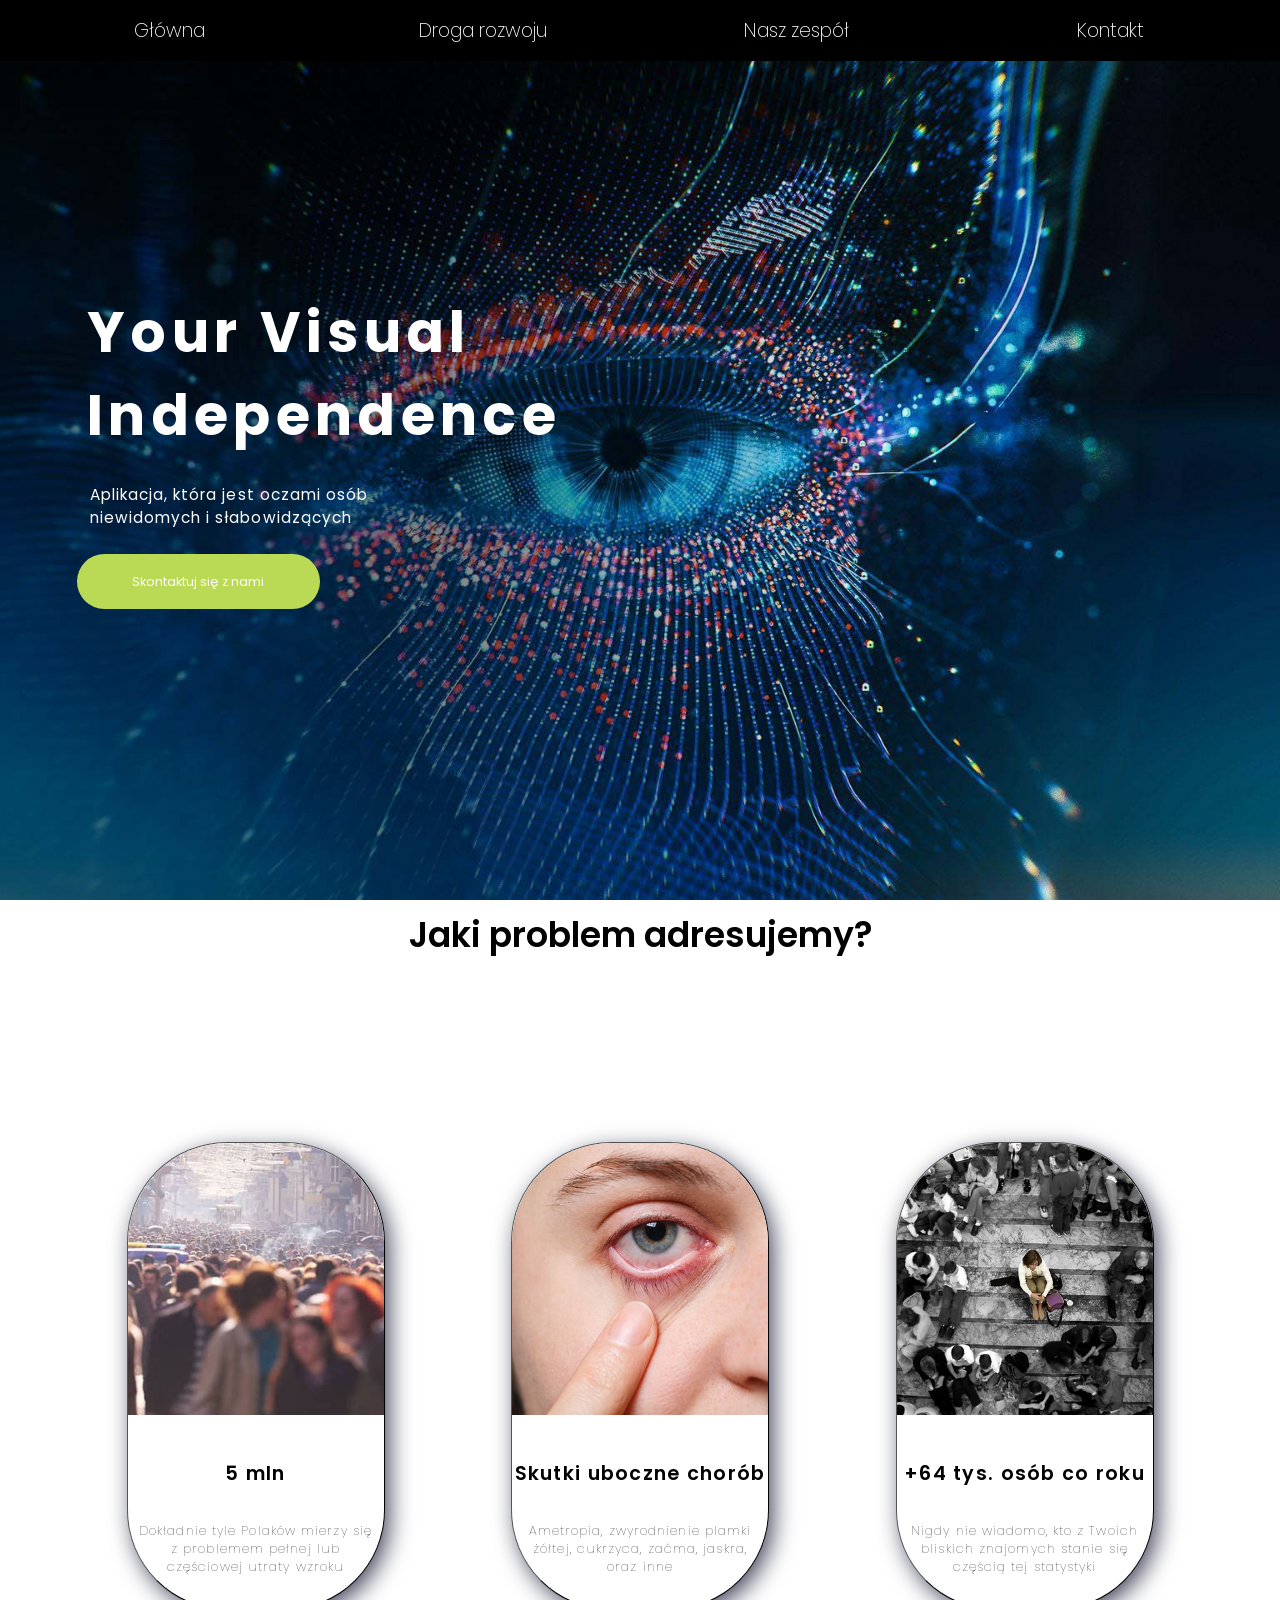
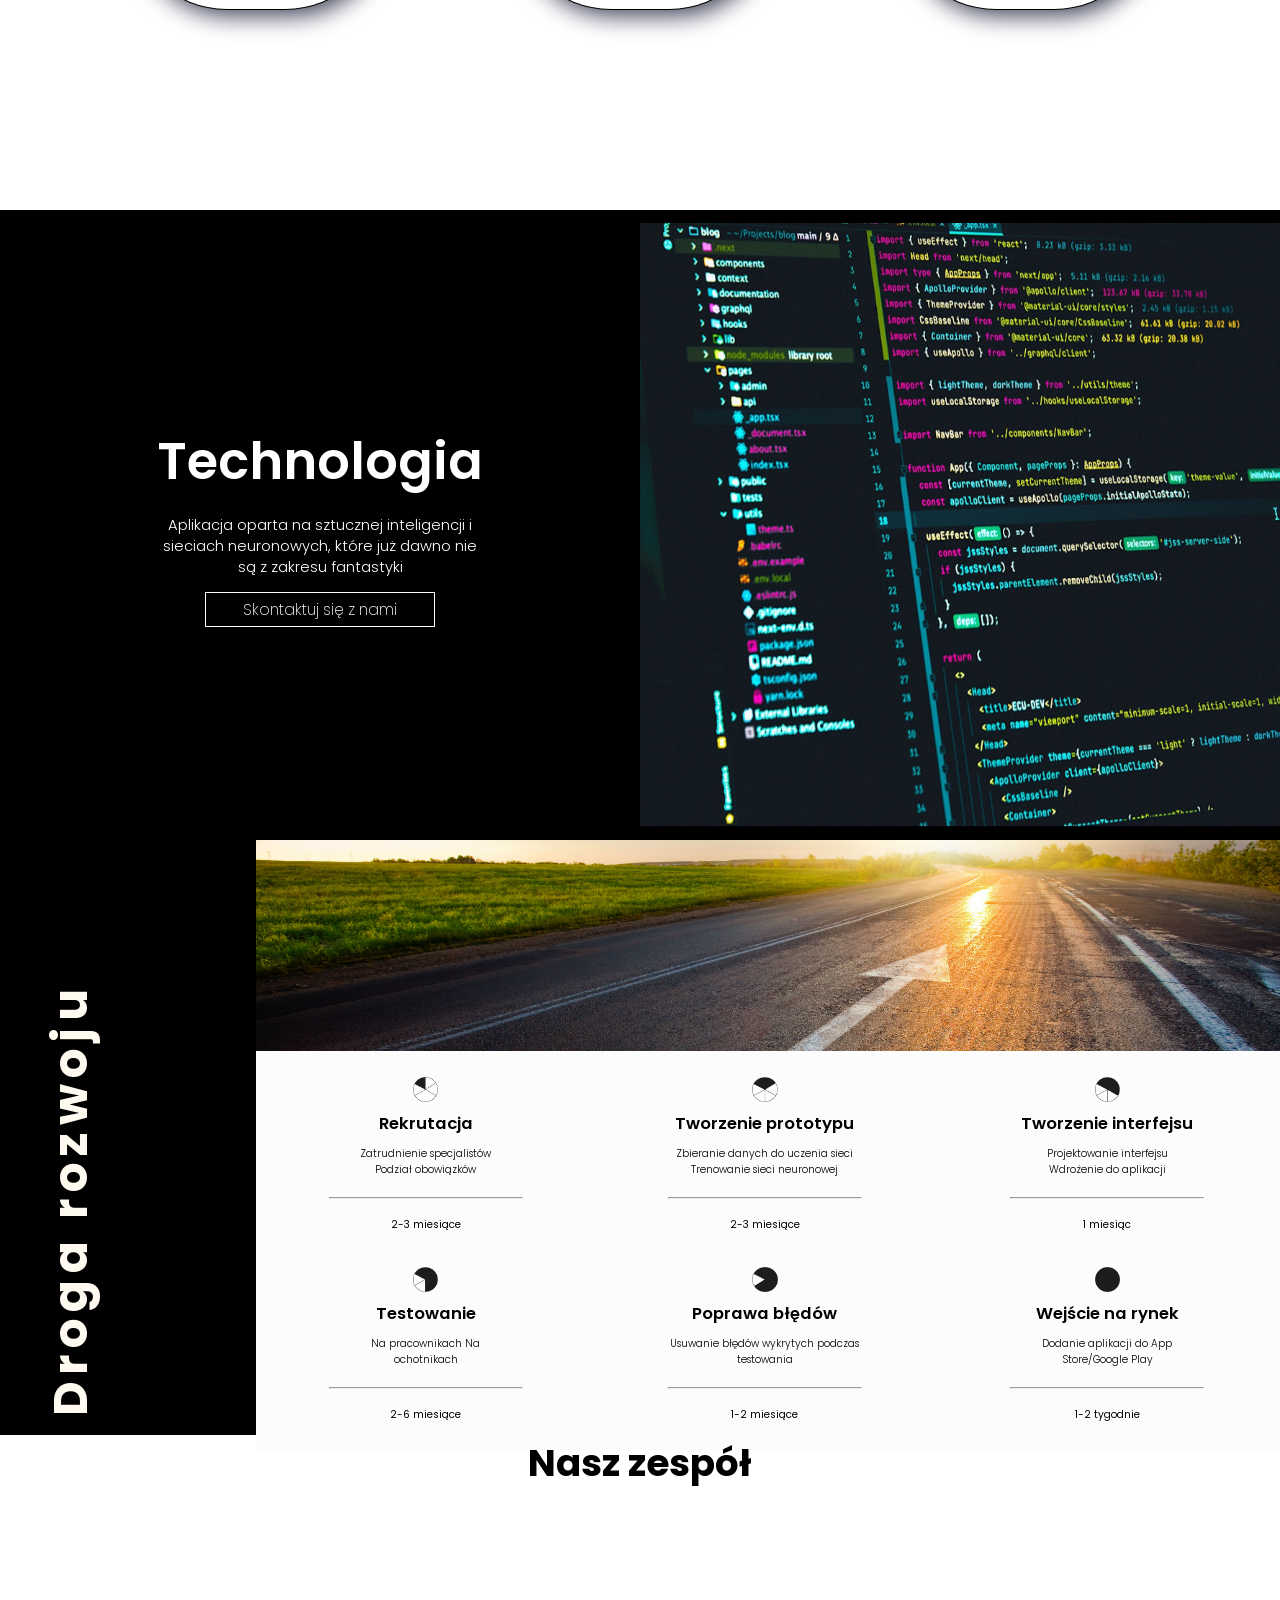
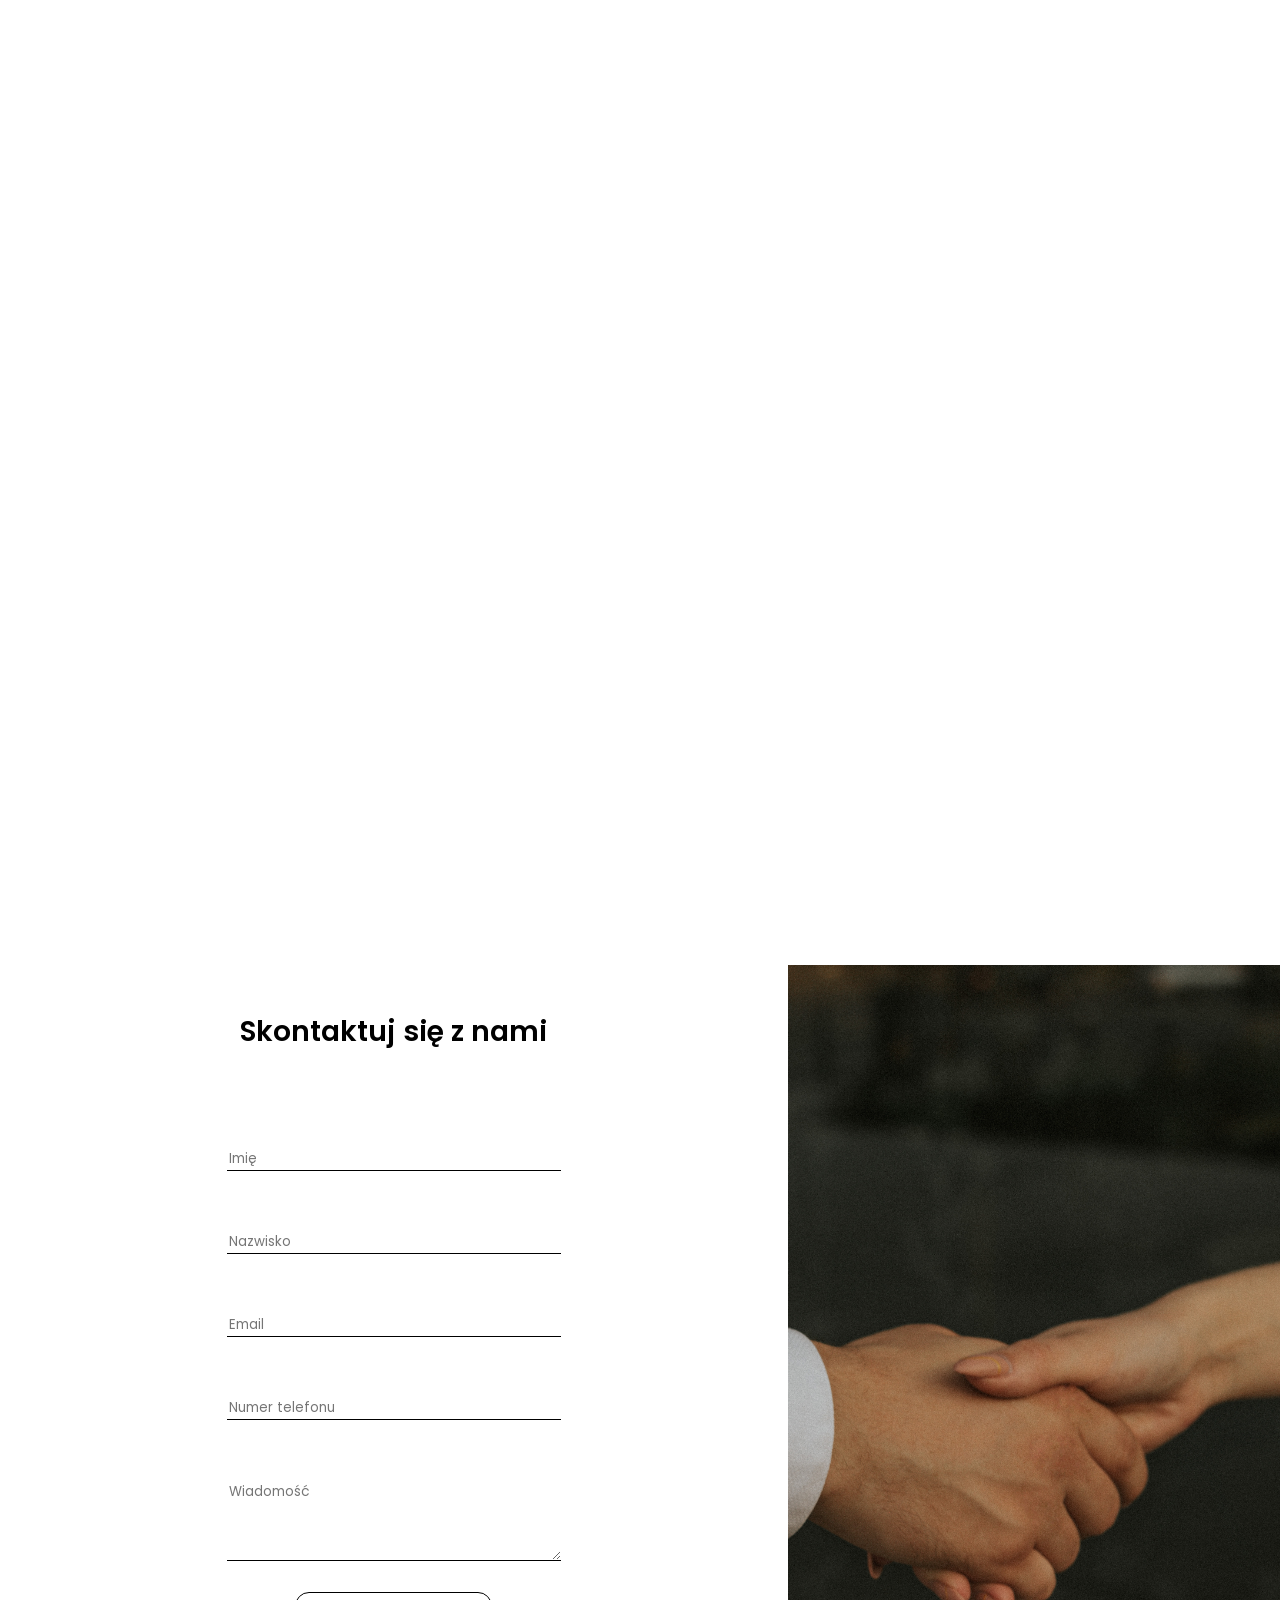
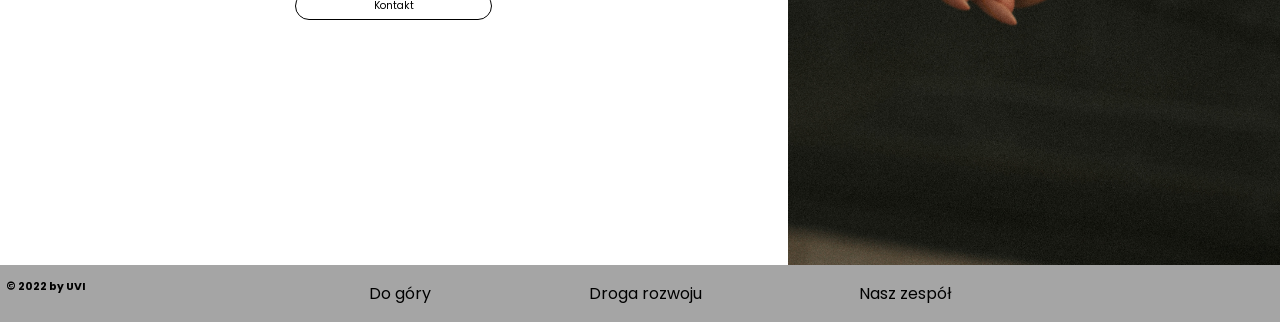
==== commit 9af3d445: "Add files via upload" ====
--- a/index.html
+++ b/index.html
@@ -1,186 +1,187 @@
-<!DOCTYPE html>
-<html lang="en">
-<head>
-    <meta charset="UTF-8">
-    <meta http-equiv="X-UA-Compatible" content="IE=edge">
-    <meta name="viewport" content="width=device-width, initial-scale=1.0">
-    <link href='https://fonts.googleapis.com/css?family=Poppins' rel='stylesheet'>
-    <link rel="stylesheet" href="https://cdnjs.cloudflare.com/ajax/libs/animate.css/4.1.1/animate.min.css"/>
-    <link rel="stylesheet" href="style.css">
-    <script src="https://smtpjs.com/v3/smtp.js">
-    </script>
-    <script src="js/wow.min.js"></script>
-    <script>
-        new WOW().init();
-    </script>
-    <title>UVI</title>
-</head>
-<body>
-    <header>
-        <nav class="menu">
-            <ul class = "menu_list">
-                <li><a href="#start">Główna</a></li>
-                <li><a href="#road_map">Droga rozwoju</a></li>
-                <li><a href="#team">Nasz zespół</a></li>
-                <li><a href="#contact">Kontakt</a></li>
-            </ul>
-        </nav>
-    </header>
-    <div id = "start">
-        <p class="intro_title">​Your Visual Independence</p>
-        <p class="intro_txt"> Aplikacja, która jest oczami osób niewidomych i słabowidzących</p>
-        <a href="#contact"><button class = "introbutton"><span class = "btn_txt">Skontaktuj się z nami</span></button></a>
-    </div>
-    <article id="problematics">
-        <h4 id="problematic_head" class=" wow animate__animated animate__fadeInUp">Jaki problem adresujemy?</h4>
-        <div class="galery wow animate__animated animate__fadeInUp">        
-            <div class="galery_item">
-                <img src="img/problem1.jpg" alt="" class="problematic_img">
-                <h6 class="problems_headline">​5 mln</h6>
-                <span class="problems_txt">​Dokładnie tyle Polaków mierzy się z problemem pełnej lub częściowej utraty wzroku</span>
-            </div>
-            <div class="galery_item">
-                <img src="img/problem2.jpg" alt="" class="problematic_img">
-                <h6 class="problems_headline">​Skutki uboczne chorób</h6>
-                <span class="problems_txt">​Ametropia, zwyrodnienie plamki żółtej, cukrzyca, zaćma, jaskra, oraz inne</span>
-            </div>
-            <div class="galery_item">
-                <img src="img/problem3.png" alt="" class="problematic_img">
-                <h6 class="problems_headline">​+64 tys. osób co roku</h6>
-                <span class="problems_txt">​Nigdy nie wiadomo, kto z Twoich bliskich znajomych stanie się częścią tej statystyki</span>
-            </div>
-        </div>
-    </article>
-    <article id="technologie">
-        <div class="tech_wrraper">
-                <h4 id="technologie_title">​Technologia</h4>
-                <p class="technologie_txt">​Aplikacja oparta na sztucznej inteligencji i sieciach neuronowych, które już dawno nie są z zakresu fantastyki</p>
-                <a href="#contact"><button class="technologie_btn">
-                    <span id="technologie_btn_txt">Skontaktuj się z nami</span>
-                </button></a>
-        </div>
-        <img id = "code_example" src="img/tech_code.jpeg" alt="technologie_code_example" class="wow animate__animated animate__fadeInRight">
-    </article>
-    <article id = "road_map">
-        <div id="road_map_title_wrraper">
-            <h4 id = "road_map_title">Droga rozwoju</h4>
-        </div>
-        <div id = "road_map_img_wrraper" alt="road_map_img" class="wow animate__animated animate__fadeInDown"></div>
-        <div id="road_map_content_wrraper">
-            <div id="road_map_content">
-                <div class="road_map_content_item">
-                    <img src="img/Circle_1.png" alt="" class="road_map_item_img">
-                    <h6 class="road_map_item_title">​Rekrutacja</h6>
-                    <p class="road_map_item_content">​Zatrudnienie specjalistów Podział obowiązków</p>
-                    <hr class="road_map_item_line">
-                    <p class="road_map_item_time">2-3 miesiące</p>
-                </div>
-                <div class="road_map_content_item">
-                    <img src="img/Circle_2.png" alt="" class="road_map_item_img">
-                    <h6 class="road_map_item_title">​Tworzenie prototypu</h6>
-                    <p class="road_map_item_content">​Zbieranie danych do uczenia sieci Trenowanie sieci neuronowej</p>
-                    <hr class="road_map_item_line">
-                    <p class="road_map_item_time">2-3 miesiące</p>
-                </div>
-                <div class="road_map_content_item">
-                    <img src="img/Circle_3.png" alt="" class="road_map_item_img">
-                    <h6 class="road_map_item_title">​Tworzenie interfejsu</h6>
-                    <p class="road_map_item_content">​Projektowanie interfejsu Wdrożenie do aplikacji</p>
-                    <hr class="road_map_item_line">
-                    <p class="road_map_item_time">1 miesiąc</p>
-                </div>
-                <div class="road_map_content_item">
-                    <img src="img/Circle_4.png" alt="" class="road_map_item_img">
-                    <h6 class="road_map_item_title">​Testowanie</h6>
-                    <p class="road_map_item_content">​Na pracownikach Na ochotnikach</p>
-                    <hr class="road_map_item_line">
-                    <p class="road_map_item_time">2-6 miesiące</p>
-                </div>
-                <div class="road_map_content_item">
-                    <img src="img/Circle_5.png" alt="" class="road_map_item_img">
-                    <h6 class="road_map_item_title">​Poprawa błędów</h6>
-                    <p class="road_map_item_content">​Usuwanie błędów wykrytych podczas testowania</p>
-                    <hr class="road_map_item_line">
-                    <p class="road_map_item_time">1-2 miesiące</p>
-                </div>
-                <div class="road_map_content_item">
-                    <img src="img/Circle_6.png" alt="" class="road_map_item_img">
-                    <h6 class="road_map_item_title">​Wejście na rynek</h6>
-                    <p class="road_map_item_content">​Dodanie aplikacji do App Store/Google Play</p>
-                    <hr class="road_map_item_line">
-                    <p class="road_map_item_time">​1-2 tygodnie</p>
-                </div>
-            </div>
-        </div>
-    </article>
-    <article id="team">
-        <h4 class="team_title">Nasz zespół</h4>
-        <div class="team_details_wrraper wow animate__animated animate__fadeIn">
-            <div class="team_details_item">
-                <div class="team_img_wrraper">
-                    <img src="img/MO.jpg" alt="" class="team_img">
-                </div>
-                <h6 class="team_name">Makar Oliinyk</h6>
-                <p class="team_member_responsobility">IT</p>
-            </div>
-            <div class="team_details_item">
-                <div class="team_img_wrraper">
-                    <img src="img/TB.jpg" alt="" class="team_img">
-                </div>
-                <h6 class="team_name">Tetiana Berehova</h6>
-                <p class="team_member_responsobility">Analityka finansowa</p>
-            </div>
-            <div class="team_details_item">
-                <div class="team_img_wrraper">
-                    <img src="img/LK.jpg" alt="" class="team_img">
-                </div>
-                <h6 class="team_name">Liliia Karaban</h6>
-                <p class="team_member_responsobility">Marketing i komunikacja</p>
-            </div>
-        </div>
-    </article>
-    <article id="offer">
-        <h6 id="offer_title" class="wow animate__animated animate__fadeInDown animate__delay-2s">​Szukasz projektu, który ma zarówno duszę, jak i potencjał biznesowy? Zainwestuj w startup UVI i połącz przyjemne z pożytecznym</h6>
-        <div id="offer_content_wrraper" class="wow animate__animated animate__fadeIn">
-            <div class="offer_content_item"id='offer_img1'>
-                <span class="offer_content_txt">​Zyski po 1 roku działania aplikacji</span>
-            </div>
-            <div class="offer_content_item"id='offer_img2'>
-                <span class="offer_content_txt">​Tworzenie lepszej przyszłości</span>
-            </div>
-            <div class="offer_content_item"id='offer_img3'>
-                <span class="offer_content_txt">​Ulepszenie wizerunku Twojej firmy</span>
-            </div>
-        </div>
-    </article>
-    <article id="contact">
-        <div id="contact_content_wrraper">
-            <form>
-                <h6>Skontaktuj się z nami</h6>
-                <input type="text" id='name' placeholder="Imię" required>
-                <input type="text" id='surname' placeholder="Nazwisko"required>
-                <input type="text" id='mail'placeholder='Email' required>
-                <input type="text" id='number' placeholder="Numer telefonu">
-                <textarea name="massege" id="massege" rows="6" placeholder="Wiadomość"></textarea>
-                <div id="btn_wrraper">
-                    <button type="submit">Kontakt</button>
-                </div>
-            </form>
-        </div>
-        <div id="contact_img_wrraper">
-        </div>
-    </article>
-    <footer>
-        <h6>&copy; 2022 by UVI</h6>
-        <div class="footer_wrraper">
-            <nav class="menu_footer">
-                <ul class = "menu_list_footer">
-                    <li><a href="#start">Do góry</a></li>
-                    <li><a href="#road_map">Droga rozwoju</a></li>
-                    <li><a href="#team">Nasz zespół</a></li>
-                </ul>
-            </nav>
-        </div>
-    </footer>
-</body>
+<!DOCTYPE html>
+<html lang="en">
+<head>
+    <meta charset="UTF-8">
+    <meta http-equiv="X-UA-Compatible" content="IE=edge">
+    <meta name="viewport" content="width=device-width, initial-scale=1.0">
+    <link href='https://fonts.googleapis.com/css?family=Poppins' rel='stylesheet'>
+    <link rel="stylesheet" href="https://cdnjs.cloudflare.com/ajax/libs/animate.css/4.1.1/animate.min.css"/>
+    <link rel="stylesheet" href="style.css">
+    <script src="https://smtpjs.com/v3/smtp.js">
+    </script>
+    <script src="js/wow.min.js"></script>
+    <script>
+        new WOW().init();
+    </script>
+    <script src="js/slider.js"></script>
+    <title>UVI</title>
+</head>
+<body>
+    <header>
+        <nav class="menu">
+            <ul class = "menu_list">
+                <li><a href="#start">Główna</a></li>
+                <li><a href="#road_map">Droga rozwoju</a></li>
+                <li><a href="#team">Nasz zespół</a></li>
+                <li><a href="#contact">Kontakt</a></li>
+            </ul>
+        </nav>
+    </header>
+    <div id = "start">
+        <p class="intro_title">​Your Visual Independence</p>
+        <p class="intro_txt"> Aplikacja, która jest oczami osób niewidomych i słabowidzących</p>
+        <a href="#contact"><button class = "introbutton"><span class = "btn_txt">Skontaktuj się z nami</span></button></a>
+    </div>
+    <article id="problematics">
+        <h4 id="problematic_head" class=" wow animate__animated animate__fadeInUp">Jaki problem adresujemy?</h4>
+        <div class="galery wow animate__animated animate__fadeInUp">        
+            <div class="galery_item">
+                <img src="img/problem1.jpg" alt="" class="problematic_img">
+                <h6 class="problems_headline">​5 mln</h6>
+                <span class="problems_txt">​Dokładnie tyle Polaków mierzy się z problemem pełnej lub częściowej utraty wzroku</span>
+            </div>
+            <div class="galery_item">
+                <img src="img/problem2.jpg" alt="" class="problematic_img">
+                <h6 class="problems_headline">​Skutki uboczne chorób</h6>
+                <span class="problems_txt">​Ametropia, zwyrodnienie plamki żółtej, cukrzyca, zaćma, jaskra, oraz inne</span>
+            </div>
+            <div class="galery_item">
+                <img src="img/problem3.png" alt="" class="problematic_img">
+                <h6 class="problems_headline">​+64 tys. osób co roku</h6>
+                <span class="problems_txt">​Nigdy nie wiadomo, kto z Twoich bliskich znajomych stanie się częścią tej statystyki</span>
+            </div>
+        </div>
+    </article>
+    <article id="technologie">
+        <div class="tech_wrraper">
+                <h4 id="technologie_title">​Technologia</h4>
+                <p class="technologie_txt">​Aplikacja oparta na sztucznej inteligencji i sieciach neuronowych, które już dawno nie są z zakresu fantastyki</p>
+                <a href="#contact"><button class="technologie_btn">
+                    <span id="technologie_btn_txt">Skontaktuj się z nami</span>
+                </button></a>
+        </div>
+        <img id = "code_example" src="img/tech_code.jpeg" alt="technologie_code_example" class="wow animate__animated animate__fadeInRight">
+    </article>
+    <article id = "road_map">
+        <div id="road_map_title_wrraper">
+            <h4 id = "road_map_title">Droga rozwoju</h4>
+        </div>
+        <div id = "road_map_img_wrraper" alt="road_map_img" class="wow animate__animated animate__fadeInDown"></div>
+        <div id="road_map_content_wrraper">
+            <div id="road_map_content">
+                <div class="road_map_content_item">
+                    <img src="img/Circle_1.png" alt="" class="road_map_item_img">
+                    <h6 class="road_map_item_title">​Rekrutacja</h6>
+                    <p class="road_map_item_content">​Zatrudnienie specjalistów Podział obowiązków</p>
+                    <hr class="road_map_item_line">
+                    <p class="road_map_item_time">2-3 miesiące</p>
+                </div>
+                <div class="road_map_content_item">
+                    <img src="img/Circle_2.png" alt="" class="road_map_item_img">
+                    <h6 class="road_map_item_title">​Tworzenie prototypu</h6>
+                    <p class="road_map_item_content">​Zbieranie danych do uczenia sieci Trenowanie sieci neuronowej</p>
+                    <hr class="road_map_item_line">
+                    <p class="road_map_item_time">2-3 miesiące</p>
+                </div>
+                <div class="road_map_content_item">
+                    <img src="img/Circle_3.png" alt="" class="road_map_item_img">
+                    <h6 class="road_map_item_title">​Tworzenie interfejsu</h6>
+                    <p class="road_map_item_content">​Projektowanie interfejsu Wdrożenie do aplikacji</p>
+                    <hr class="road_map_item_line">
+                    <p class="road_map_item_time">1 miesiąc</p>
+                </div>
+                <div class="road_map_content_item">
+                    <img src="img/Circle_4.png" alt="" class="road_map_item_img">
+                    <h6 class="road_map_item_title">​Testowanie</h6>
+                    <p class="road_map_item_content">​Na pracownikach Na ochotnikach</p>
+                    <hr class="road_map_item_line">
+                    <p class="road_map_item_time">2-6 miesiące</p>
+                </div>
+                <div class="road_map_content_item">
+                    <img src="img/Circle_5.png" alt="" class="road_map_item_img">
+                    <h6 class="road_map_item_title">​Poprawa błędów</h6>
+                    <p class="road_map_item_content">​Usuwanie błędów wykrytych podczas testowania</p>
+                    <hr class="road_map_item_line">
+                    <p class="road_map_item_time">1-2 miesiące</p>
+                </div>
+                <div class="road_map_content_item">
+                    <img src="img/Circle_6.png" alt="" class="road_map_item_img">
+                    <h6 class="road_map_item_title">​Wejście na rynek</h6>
+                    <p class="road_map_item_content">​Dodanie aplikacji do App Store/Google Play</p>
+                    <hr class="road_map_item_line">
+                    <p class="road_map_item_time">​1-2 tygodnie</p>
+                </div>
+            </div>
+        </div>
+    </article>
+    <article id="team">
+        <h4 class="team_title">Nasz zespół</h4>
+        <div class="team_details_wrraper wow animate__animated animate__fadeIn">
+            <div class="team_details_item">
+                <div class="team_img_wrraper">
+                    <img src="img/VY.jpg" id="yanch"class="team_img">
+                </div>
+                <h6 class="team_name">Vitalii Yanch</h6>
+                <p class="team_member_responsobility">IT</p>
+            </div>
+            <div class="team_details_item">
+                <div class="team_img_wrraper">
+                    <img src="img/TB.jpg" class="team_img">
+                </div>
+                <h6 class="team_name">Tetiana Berehova</h6>
+                <p class="team_member_responsobility">Analityka finansowa</p>
+            </div>
+            <div class="team_details_item">
+                <div class="team_img_wrraper">
+                    <img src="img/LK.jpg" class="team_img">
+                </div>
+                <h6 class="team_name">Liliia Karaban</h6>
+                <p class="team_member_responsobility">Marketing i komunikacja</p>
+            </div>
+        </div>
+    </article>
+    <article id="offer">
+        <h6 id="offer_title" class="wow animate__animated animate__fadeInDown animate__delay-2s">​Szukasz projektu, który ma zarówno duszę, jak i potencjał biznesowy? Zainwestuj w startup UVI i połącz przyjemne z pożytecznym</h6>
+        <div id="offer_content_wrraper" class="wow animate__animated animate__fadeIn">
+            <div class="offer_content_item img1 show"id='offer_img1'>
+                <span class="offer_content_txt">​Zyski po 1 roku działania aplikacji</span>
+            </div>
+            <div class="offer_content_item img2" id='offer_img2'>
+                <span class="offer_content_txt">​Tworzenie lepszej przyszłości</span>
+            </div>
+            <div class="offer_content_item img3" id='offer_img3'>
+                <span class="offer_content_txt">​Ulepszenie wizerunku Twojej firmy</span>
+            </div>
+        </div>
+    </article>
+    <article id="contact">
+        <div id="contact_content_wrraper">
+            <form>
+                <h6>Skontaktuj się z nami</h6>
+                <input type="text" id='name' placeholder="Imię" required>
+                <input type="text" id='surname' placeholder="Nazwisko"required>
+                <input type="text" id='mail'placeholder='Email' required>
+                <input type="text" id='number' placeholder="Numer telefonu">
+                <textarea name="massege" id="massege" rows="6" placeholder="Wiadomość"></textarea>
+                <div id="btn_wrraper">
+                    <button type="submit"><span id="btn_txt">Kontakt</span></button>
+                </div>
+            </form>
+        </div>
+        <div id="contact_img_wrraper">
+        </div>
+    </article>
+    <footer>
+        <h6>&copy; 2022 by UVI</h6>
+        <div class="footer_wrraper">
+            <nav class="menu_footer">
+                <ul class = "menu_list_footer">
+                    <li class="footer_menu"><a href="#start">Do góry</a></li>
+                    <li class="footer_menu"><a href="#road_map">Droga rozwoju</a></li>
+                    <li class="footer_menu"><a href="#team">Nasz zespół</a></li>
+                </ul>
+            </nav>
+        </div>
+    </footer>
+</body>
 </html>
--- a/style.css
+++ b/style.css
@@ -1,665 +1,725 @@
-*{
-    font-family: 'Poppins', sans-serif;
-}
-button{
-    cursor: pointer;
-}
-body , header,html, nav{
-    margin: 0;
-    padding: 0;
-}
-:root{
-    --animate-duration: 2800ms;
-}
-nav{
-    width: 100%;
-    height:auto;
-    background-color: black;
-    position: relative;
-    overflow: hidden;
-    align-items: center;
-}
-.menu_list, .menu_list a {
-    height: fit-content;
-    margin: 0;
-    padding: 1%;
-    display: flex;
-    text-align: center;
-    flex-direction: row;
-    justify-content: space-evenly;
-    list-style-type: none;
-    font-family: 'Poppins', sans-serif;
-    color: #fff;
-    font-size: 1.5vw;
-    font-weight: 200;
-    font-style: normal;
-    line-height: normal;
-    text-decoration: none;
-}
-.menu_list li{
-    width: 100%;
-    display: inline-block;
-}
-header{
-    width: 100%;
-    position: absolute;
-    align-content: center;
-}
-#start{
-    height: 100vh;
-    width: 100%;
-    background-image:url("img/eye.jpg") ;
-    background-size: cover;
-    background-repeat: no-repeat;
-    background-position: center;
-    background-attachment: fixed;
-    display: flex;
-    align-items: flex-start;
-    flex-direction: column;
-    justify-content: center;
-
-}
-.intro_title{
-    width: 50%;
-    margin:  0 0 0 6.8vw;
-    padding: 0;
-    text-align: left;
-    justify-content: center;
-    float: left;
-    z-index: 1;
-    color: #fff;
-    font-family: 'Poppins', sans-serif;
-    font-size: 4.333vw;
-    font-weight: bold;
-    font-style: normal;
-    letter-spacing: 0.417vw;
-    line-height: normal;
-}
-.intro_txt{
-    width: 25vw;
-    color: #fff;
-    font-family: Poppins;
-    font-size: 1.2vw;
-    font-weight: 400;
-    font-style: normal;
-    letter-spacing: 1.05px;
-    line-height: normal;
-    text-align: left;
-    align-self: flex-start;
-    margin: 2vw 0 0 7vw;
-
-}
-.introbutton{
-    z-index: 1;
-    width: 19vw;
-    min-width: 15vw;
-    height: 4.259vw;
-    min-height: 1vw;
-    background-color: #bada55;
-    border:none;
-    border-radius: 100px;
-    margin: 2vw 0 0 6vw;
-}
-span.btn_txt{
-    width: 11.458333333333334vw;
-    height: 1.71875vw;
-    color: #ffffff;
-    font-family: Poppins;
-    font-size:1.09375vw;
-    font-weight: 400;
-    font-style: normal;
-    letter-spacing: normal;
-    line-height: normal;
-}
-#problematics{
-    height: 100vh;
-    width: 100%;
-}
-#problematic_head{
-    position: relative;
-    text-align: center;
-    margin: 10px 0;
-    width: 100%;
-    height: auto;
-    color: #000000;
-    font-family: 'Poppins', sans-serif;
-    font-size: 2.7083333333333335vw;
-    font-weight: 600;
-}
-.galery{
-    height: 90%;
-    width: 100%;
-    display: flex;
-    align-items: center;
-    flex-direction: row;
-    justify-content: space-evenly;
-}
-.galery_item{
-    width: 20%;
-    -webkit-box-shadow: 5px 7px 23px -1px rgba(66, 68, 90, 1);
-    -moz-box-shadow: 5px 7px 23px -1px rgba(66, 68, 90, 1);
-    box-shadow: 5px 7px 23px -1px rgba(66, 68, 90, 1);
-    background-color: #ffffff;
-    border-color: #000000;
-    border-style: outset;
-    border-width: 0.10416666666666667vw;
-    border-radius: 100px;
-    display: flex;
-    flex-direction: column;
-    justify-content: flex-end;
-}
-.problems_headline,.problems_txt {
-    text-align: center;
-    margin-bottom: 2vw;
-    font-family: 'Poppins',sans-serif;
-}
-.problems_headline{
-    font-size: 1.5vw;
-    font-weight: 600;
-    letter-spacing: 0.1vw;
-}
-.problems_txt{
-    width: 19vw;
-    padding: 3%;
-    font-size: 1vw;
-    align-self: center;
-    letter-spacing: 0.085vw;
-    font-weight: 100;
-    
-}
-.problematic_img{
-    align-self: center;
-    width: 100%;
-    overflow: hidden;
-    object-fit: cover;
-    object-position: 50% 50%;
-    border-radius: 100px 100px 0  0;
-
-}
-#technologie{
-    height: 70vh;
-    width: 100%;
-    background-color: black;
-    display: flex;
-    flex-direction: row;
-    align-items: center;
-}
-#code_example{
-    position: relative;
-    align-self: center;
-    width: 40%;
-    height: 96%;
-    aspect-ratio: 1/1;
-    flex-grow: 1;
-}
-.tech_wrraper{
-    display: flex;
-    flex-direction: column;
-    align-items: center;
-    width: 50%;
-}
-.technologie_txt{
-    font-family: 'Poppins';
-    font-size: 1.15vw;
-    font-weight: 300;
-    text-align: center;
-    width: 50%;
-    color: #fff;
-}
-#technologie_title{
-    margin: 0;
-    font-family: 'Poppins';
-    font-weight: 600;
-    font-size: 4vw;
-    text-align: center;
-    z-index: 1;
-    color: #fff;
-}
-.technologie_btn{
-    width:  18vw;
-    height: 2.7vw;
-    border: 1px solid #fcfcfc;
-    background-color: #000000;
-}
-span#technologie_btn_txt{
-    font-family: 'Poppins';
-    font-weight: 200;
-    font-size: 1.2vw;
-    color: #fcfcfc;
-}
-#road_map{
-    background-color: #000000;
-    display: grid;
-    grid-template-columns:20% 80%;
-    grid-auto-rows: minmax(15vw, auto);
-    width: 100%;
-    height: 150%;
-
-}
-#road_map_title_wrraper{
-    margin: 0;
-    grid-column: 1;
-    grid-row: 1/3;
-    background-color: #000000;
-    width: 100%;
-    height: 100%;
-    z-index: 0;
-    justify-content: center;
-}
-#road_map_title{
-    writing-mode:vertical-rl;
-    height: 45vw;
-    letter-spacing: 0.5vw;
-    color:floralwhite;
-    transform: rotate(180deg);
-    font-family: 'Poppins';
-    font-size: 3.7vw;
-    margin: 0 0 1.5vw 2.7vw;
-}
-#road_map_img_wrraper{
-    grid-column: 2/-1;
-    grid-row:1;
-    justify-self:start;
-    width:100%;
-    height: 100%;
-    background-image:url("img/road_way.jpg");
-    background-position: center;
-    background-size: cover;
-    background-repeat: no-repeat;
-}
-div#road_map_content{
-    grid-column: 2;
-    grid-row: 2;
-    display: grid;
-    justify-content: center;
-    height: 97.2%;
-    background-color: #fcfcfc;
-    grid-template-columns: repeat(3,auto);
-    grid-gap: 0.5vw;
-    grid-template-rows: repeat(2,auto);
-    padding: 2vw 0 0 0;
-    justify-content: space-evenly;
-}
-div.road_map_content_item{
-    display: flex;
-    flex-direction: column;
-    align-items: center;
-}
-img.road_map_item_img{
-    width: 2vw;
-    aspect-ratio: 1/1;
-}
-h6.road_map_item_title{
-    font-family: 'Poppins';
-    font-size: 1.3vw;
-    font-weight: 600;
-    margin: 0;
-    margin-top: 0.7vw;
-}
-p.road_map_item_content{
-    width: 70%;
-    text-align: center;
-    font-family: 'Poppins';
-    font-size: 0.8vw;
-    font-weight: 300;
-}
-hr.road_map_item_line{
-    width: 15vw;
-}
-p.road_map_item_time{
-    font-family: 'Poppins';
-    font-size: 0.8vw;
-}
-#team{
-    display: flex;
-    flex-direction: column;
-    align-items: center;
-    margin:0;
-    padding: 0;
-    width: 100%;
-    height: auto;
-    margin-bottom: 5vw;
-}
-.team_title{
-    text-align: center;
-    font-family: 'Poppins';
-    font-size: 2.9vw;
-    margin: 0%;
-    margin-bottom: 3%;
-}
-div.team_details_wrraper{
-    display: flex;
-    width: 90%;
-    height: 100%;
-    justify-content: space-evenly;
-    align-items: center;
-}
-div.team_details_item{
-    display: flex;
-    flex-direction: column;
-    align-items: center;
-    height: 100%;
-
-}
-div.team_img_wrraper{
-    width: 15vw;
-    height: 15vw;
-    overflow: hidden;
-    border-radius: 100%;
-}
-img.team_img{
-    max-width: 100%;
-    height: auto;
-    transform: scale(1.6);
-}
-h6.team_name{
-    font-family:'Poppins';
-    font-size: 1.5vw;
-    font-weight: 600;
-    margin-bottom: 0;
-}
-p.team_member_responsobility{
-    font-family: 'Poppins';
-    font-size: 1.2vw;
-    font-weight: 400;
-    height: auto;
-}
-#offer{
-    width: 100%;
-    height: 65vh;
-    display: flex;
-    flex-direction: column;
-    justify-content: space-evenly;
-}
-h6#offer_title{
-    font-family:'Poppins';
-    font-size: 2.14vw;
-    font-weight: 600;
-    text-align: center;
-    position: absolute;
-    width: 100%;
-    color: #ffffff;
-}
-div#offer_content_wrraper{
-    display: flex;
-    flex-direction: row;
-    width: 100%;
-    justify-content: center;
-    align-items: center;
-}
-div.offer_content_item{
-    background-image: url('img/ai-technology-brain-background-digital-transformation-concept.jpg');
-    background-repeat: no-repeat;
-    background-size: cover;
-    width: 100%;
-    height: 40vw;
-    padding-bottom:2vw;
-}
-span.offer_content_txt{
-    width: 100%;
-    height: 100%;
-    display: flex;
-    justify-content: center;
-    align-items: flex-end;
-    color: #fff;
-    font-family: 'Poppins';
-    font-size:1.7vw;
-
-}
-div#offer_img1{
-    background-image: url('img/business-hand-with-mobile-phone.jpg');
-    background-position: 20%;
-}
-div#offer_img2{
-    background-image: url('img/ai-technology-brain-background-digital-transformation-concept.jpg');
-    background-position: 75%;
-}
-div#offer_img3{
-    background-image: url('img/stationery-set-with-string-envelope-folders-business-cards-and-pencils.jpg');
-}
-#contact{
-    display: flex;
-    flex-direction: row;
-    width: 100%;
-    height: 100vh;
-    margin-top: 5.2vw;
-}
-div#contact_img_wrraper{
-    width: 50%;
-    height:100%;
-    background-image: url('img/hand_shake.jpeg');
-    background-repeat: no-repeat;
-    background-size: cover;
-    background-position: 60%;
-}
-div#contact_content_wrraper{
-    display: flex;
-    width: 80%;
-    justify-content: center;
-    align-items: center;
-}
-form{
-    position: relative;
-    height: 100%;
-    display: flex;
-    flex-direction: column;
-    padding: 0.5vw;
-    width: 50%;
-}
-form h6{
-    margin-top: 0;
-    color: #000000;
-    text-align: center;
-    position: relative;
-    top: 0;
-    font-size: 2.5vw;
-    font-weight: 600;
-}
-form input, form textarea{
-    border: 0;
-    border-bottom: 1px solid #000000;
-    margin: 30px;
-}
-form input{
-    height: 50px;
-}
-form textarea{
-    height: 250px;
-}
-div#btn_wrraper{
-    display: block;
-    text-align: center;
-    width: 100%;
-    height: 100%;
-}
-div#btn_wrraper button{
-    width: 50%;
-    height: 10%;
-    background-color: #fff;
-    border: 1px solid #000000;
-    border-radius: 30px;
-    font-size: 0.8vw;
-}
-footer{
-    position: relative;
-    justify-content: center;
-    align-items: center;
-    background-color: rgb(193, 190, 186);
-    height: 3vw;
-    width: 100%;
-}
-footer h6{
-    position: absolute;
-    color: #000000;
-    bottom: 0;
-    left: 0.5vw;
-    z-index: 1;
-    margin-bottom: 0.6vw;
-}
-.footer_wrraper{
-    color: #000000;
-}
-.menu_footer{
-    background-color: #a5a5a5;
-    display: flex;
-    flex-direction: row;
-    justify-content: center;
-}
-.menu_list_footer{
-    width: 70%;
-    display: flex;
-    flex-direction: row;
-    justify-content: space-evenly;
-    list-style-type: none;
-}
-.menu_list_footer li a{
-    font-size: 1.25vw;
-    display: inline-block;
-    text-decoration: none;
-    color: #000000;
-}
-@media (max-width:700px) {
-    .menu_list, .menu_list a{
-        font-size: 3vw;
-    }
-    .intro_title{
-        width: 90%;
-        font-size: 6vw;
-    }
-    .intro_txt{
-        width: 70%;
-        font-size: 3.5vw;
-    }
-    .introbutton{
-        width: 40vw;
-        height: 10vw;
-    }
-    span.btn_txt{
-        font-size: 2.5vw;
-    }
-    #problematics{
-        height: 150vh;
-        margin-bottom: 25px;
-    }
-    #problematic_head{
-        font-size: 4vw;
-    }
-    .galery{
-        height: 100%;
-        flex-direction: column;
-    }
-    .galery_item{
-        min-width: 150px;
-        min-height: 250px;
-        justify-content: flex-start;
-        margin-top: 10px;
-    }
-    .problematic_img{
-        justify-content: flex-start;
-        object-fit: cover;
-    }
-    .problems_headline{
-        font-size: 1.8vw;
-    }
-    .problems_txt{
-        font-size: 1.7vw;
-    }
-    #technologie{
-        height: 100vh;
-        flex-direction: column;
-        margin-bottom: 5px;
-    }
-    img#code_example{
-        height: 40%;
-        width: 100%;
-    }
-    .tech_wrraper{
-        height:50%;
-        justify-content: center;
-    }
-    #technologie_title{
-        font-size: 7vw;
-    }
-    .technologie_txt{
-        width: 100%;
-        font-size: 2.5vw;
-    }
-    .technologie_btn{
-        width:30vw;
-        height: 5vw;
-    }
-    span#technologie_btn_txt{
-        font-size: 1.5vw;
-    }
-    #road_map{
-        display: flex;
-        flex-direction: column;
-    }
-    div#road_map_content{
-        display: flex;
-        flex-direction: column;
-        width: 100%;
-        padding: 0;
-    }
-    #road_map_img_wrraper{
-        visibility: hidden;
-    }
-    img.road_map_item_img{
-        visibility: hidden  ;
-    }
-    h6.road_map_item_title{
-        font-size: 6vw;
-    }
-    p.road_map_item_content{
-        font-size: 3vw;
-    }
-    hr.road_map_item_line{
-        width: 60vw;
-        background-color: #000000;
-        height: 0.1vw;
-    }
-    p.road_map_item_time{
-        font-size: 3vw;
-        margin-bottom: 0;
-    }
-    #road_map_title{
-        writing-mode: horizontal-tb;
-        transform: none;
-        text-align: center;
-        height: auto;
-        font-size: 10vw;
-        margin-bottom: 0;
-    }
-    #team{
-        margin-top: 30px;
-        margin-bottom: 0;
-        height: 120vw;
-    }
-    .team_title{
-        font-size: 8vw;
-    }
-    div.team_details_wrraper{
-        flex-direction: column;
-        justify-content: normal;
-        height: 60vh;
-    }
-    div.team_details_item{
-        height: 60vw;
-    }
-    div.team_img_wrraper{
-        width: 27vw;
-        height: 27vw;
-    }
-    h6.team_name{
-        font-size: 3vw;
-        margin: 0;
-        margin-top: 0.5vw;
-        margin-bottom: 0.5vw;
-    }
-    p.team_member_responsobility{
-        font-size: 2vw;
-        margin: 0%;
-        margin-top: 0.5vw;
-        margin-bottom: 1.2vw;
-    }
+*{
+    font-family: 'Poppins', sans-serif;
+}
+button{
+    cursor: pointer;
+}
+body , header,html, nav{
+    margin: 0;
+    padding: 0;
+}
+:root{
+    --animate-duration: 2800ms;
+}
+nav{
+    width: 100%;
+    height:auto;
+    background-color: black;
+    position: relative;
+    overflow: hidden;
+    align-items: center;
+}
+.menu_list, .menu_list a {
+    height: fit-content;
+    margin: 0;
+    padding: 1%;
+    display: flex;
+    text-align: center;
+    flex-direction: row;
+    justify-content: space-evenly;
+    list-style-type: none;
+    font-family: 'Poppins', sans-serif;
+    color: #fff;
+    font-size: 1.5vw;
+    font-weight: 200;
+    font-style: normal;
+    line-height: normal;
+    text-decoration: none;
+}
+.menu_list li{
+    width: 100%;
+    display: inline-block;
+}
+header{
+    width: 100%;
+    position: absolute;
+    align-content: center;
+}
+#start{
+    height: 100vh;
+    width: 100%;
+    background-image:url("img/eye.jpg") ;
+    background-size: cover;
+    background-repeat: no-repeat;
+    background-position: center;
+    background-attachment: fixed;
+    display: flex;
+    align-items: flex-start;
+    flex-direction: column;
+    justify-content: center;
+
+}
+.intro_title{
+    width: 50%;
+    margin:  0 0 0 6.8vw;
+    padding: 0;
+    text-align: left;
+    justify-content: center;
+    float: left;
+    z-index: 1;
+    color: #fff;
+    font-family: 'Poppins', sans-serif;
+    font-size: 4.333vw;
+    font-weight: bold;
+    font-style: normal;
+    letter-spacing: 0.417vw;
+    line-height: normal;
+}
+.intro_txt{
+    width: 25vw;
+    color: #fff;
+    font-family: Poppins;
+    font-size: 1.2vw;
+    font-weight: 400;
+    font-style: normal;
+    letter-spacing: 1.05px;
+    line-height: normal;
+    text-align: left;
+    align-self: flex-start;
+    margin: 2vw 0 0 7vw;
+
+}
+.introbutton{
+    z-index: 1;
+    width: 19vw;
+    min-width: 15vw;
+    height: 4.259vw;
+    min-height: 1vw;
+    background-color: #bada55;
+    border:none;
+    border-radius: 100px;
+    margin: 2vw 0 0 6vw;
+}
+span.btn_txt{
+    width: 11.458333333333334vw;
+    height: 1.71875vw;
+    color: #ffffff;
+    font-family: Poppins;
+    font-size:1.09375vw;
+    font-weight: 400;
+    font-style: normal;
+    letter-spacing: normal;
+    line-height: normal;
+}
+#problematics{
+    height: 100vh;
+    width: 100%;
+}
+#problematic_head{
+    position: relative;
+    text-align: center;
+    margin: 10px 0;
+    width: 100%;
+    height: auto;
+    color: #000000;
+    font-family: 'Poppins', sans-serif;
+    font-size: 2.7083333333333335vw;
+    font-weight: 600;
+}
+.galery{
+    height: 90%;
+    width: 100%;
+    display: flex;
+    align-items: center;
+    flex-direction: row;
+    justify-content: space-evenly;
+}
+.galery_item{
+    width: 20%;
+    -webkit-box-shadow: 5px 7px 23px -1px rgba(66, 68, 90, 1);
+    -moz-box-shadow: 5px 7px 23px -1px rgba(66, 68, 90, 1);
+    box-shadow: 5px 7px 23px -1px rgba(66, 68, 90, 1);
+    background-color: #ffffff;
+    border-color: #000000;
+    border-style: outset;
+    border-width: 0.10416666666666667vw;
+    border-radius: 100px;
+    display: flex;
+    flex-direction: column;
+    justify-content: flex-end;
+}
+.problems_headline,.problems_txt {
+    text-align: center;
+    margin-bottom: 2vw;
+    font-family: 'Poppins',sans-serif;
+}
+.problems_headline{
+    font-size: 1.5vw;
+    font-weight: 600;
+    letter-spacing: 0.1vw;
+}
+.problems_txt{
+    width: 19vw;
+    padding: 3%;
+    font-size: 1vw;
+    align-self: center;
+    letter-spacing: 0.085vw;
+    font-weight: 100;
+    
+}
+.problematic_img{
+    align-self: center;
+    width: 100%;
+    overflow: hidden;
+    object-fit: cover;
+    object-position: 50% 50%;
+    border-radius: 100px 100px 0  0;
+
+}
+#technologie{
+    height: 70vh;
+    width: 100%;
+    background-color: black;
+    display: flex;
+    flex-direction: row;
+    align-items: center;
+}
+#code_example{
+    position: relative;
+    align-self: center;
+    width: 40%;
+    height: 96%;
+    aspect-ratio: 1/1;
+    flex-grow: 1;
+}
+.tech_wrraper{
+    display: flex;
+    flex-direction: column;
+    align-items: center;
+    width: 50%;
+}
+.technologie_txt{
+    font-family: 'Poppins';
+    font-size: 1.15vw;
+    font-weight: 300;
+    text-align: center;
+    width: 50%;
+    color: #fff;
+}
+#technologie_title{
+    margin: 0;
+    font-family: 'Poppins';
+    font-weight: 600;
+    font-size: 4vw;
+    text-align: center;
+    z-index: 1;
+    color: #fff;
+}
+.technologie_btn{
+    width:  18vw;
+    height: 2.7vw;
+    border: 1px solid #fcfcfc;
+    background-color: #000000;
+}
+span#technologie_btn_txt{
+    font-family: 'Poppins';
+    font-weight: 200;
+    font-size: 1.2vw;
+    color: #fcfcfc;
+}
+#road_map{
+    background-color: #000000;
+    display: grid;
+    grid-template-columns:20% 80%;
+    grid-auto-rows: minmax(15vw, auto);
+    width: 100%;
+    height: 150%;
+
+}
+#road_map_title_wrraper{
+    margin: 0;
+    grid-column: 1;
+    grid-row: 1/3;
+    background-color: #000000;
+    width: 100%;
+    height: 100%;
+    z-index: 0;
+    justify-content: center;
+}
+#road_map_title{
+    writing-mode:vertical-rl;
+    height: 45vw;
+    letter-spacing: 0.5vw;
+    color:floralwhite;
+    transform: rotate(180deg);
+    font-family: 'Poppins';
+    font-size: 3.7vw;
+    margin: 0 0 1.5vw 2.7vw;
+}
+#road_map_img_wrraper{
+    grid-column: 2/-1;
+    grid-row:1;
+    justify-self:start;
+    width:100%;
+    height: 100%;
+    background-image:url("img/road_way.jpg");
+    background-position: center;
+    background-size: cover;
+    background-repeat: no-repeat;
+}
+div#road_map_content{
+    grid-column: 2;
+    grid-row: 2;
+    display: grid;
+    justify-content: center;
+    height: 97.2%;
+    background-color: #fcfcfc;
+    grid-template-columns: repeat(3,auto);
+    grid-gap: 0.5vw;
+    grid-template-rows: repeat(2,auto);
+    padding: 2vw 0 0 0;
+    justify-content: space-evenly;
+}
+div.road_map_content_item{
+    display: flex;
+    flex-direction: column;
+    align-items: center;
+}
+img.road_map_item_img{
+    width: 2vw;
+    aspect-ratio: 1/1;
+}
+h6.road_map_item_title{
+    font-family: 'Poppins';
+    font-size: 1.3vw;
+    font-weight: 600;
+    margin: 0;
+    margin-top: 0.7vw;
+}
+p.road_map_item_content{
+    width: 70%;
+    text-align: center;
+    font-family: 'Poppins';
+    font-size: 0.8vw;
+    font-weight: 300;
+}
+hr.road_map_item_line{
+    width: 15vw;
+}
+p.road_map_item_time{
+    font-family: 'Poppins';
+    font-size: 0.8vw;
+}
+#team{
+    display: flex;
+    flex-direction: column;
+    align-items: center;
+    margin:0;
+    padding: 0;
+    width: 100%;
+    height: auto;
+    margin-bottom: 5vw;
+}
+.team_title{
+    text-align: center;
+    font-family: 'Poppins';
+    font-size: 2.9vw;
+    margin: 0%;
+    margin-bottom: 3%;
+}
+div.team_details_wrraper{
+    display: flex;
+    width: 90%;
+    height: 100%;
+    justify-content: space-evenly;
+    align-items: center;
+}
+div.team_details_item{
+    display: flex;
+    flex-direction: column;
+    align-items: center;
+    height: 100%;
+
+}
+div.team_img_wrraper{
+    width: 15vw;
+    height: 15vw;
+    overflow: hidden;
+    border-radius: 100%;
+}
+img.team_img{
+    max-width: 100%;
+    height: auto;
+    transform: scale(1.6);
+}
+img#yanch{
+    transform: scale(1);
+}
+h6.team_name{
+    font-family:'Poppins';
+    font-size: 1.5vw;
+    font-weight: 600;
+    margin-bottom: 0;
+}
+p.team_member_responsobility{
+    font-family: 'Poppins';
+    font-size: 1.2vw;
+    font-weight: 400;
+    height: auto;
+}
+#offer{
+    width: 100%;
+    height: 65vh;
+    display: flex;
+    flex-direction: column;
+    justify-content: space-evenly;
+}
+h6#offer_title{
+    font-family:'Poppins';
+    font-size: 2.14vw;
+    font-weight: 600;
+    text-align: center;
+    position: absolute;
+    width: 100%;
+    color: #ffffff;
+}
+div#offer_content_wrraper{
+    display: flex;
+    flex-direction: row;
+    width: 100%;
+    justify-content: center;
+    align-items: center;
+}
+div.offer_content_item{
+    background-image: url('img/ai-technology-brain-background-digital-transformation-concept.jpg');
+    background-repeat: no-repeat;
+    background-size: cover;
+    width: 100%;
+    height: 40vw;
+    padding-bottom:2vw;
+}
+span.offer_content_txt{
+    width: 100%;
+    height: 100%;
+    display: flex;
+    justify-content: center;
+    align-items: flex-end;
+    color: #fff;
+    font-family: 'Poppins';
+    font-size:1.7vw;
+
+}
+div#offer_img1{
+    background-image: url('img/business-hand-with-mobile-phone.jpg');
+    background-position: 20%;
+}
+div#offer_img2{
+    background-image: url('img/ai-technology-brain-background-digital-transformation-concept.jpg');
+    background-position: 75%;
+}
+div#offer_img3{
+    background-image: url('img/stationery-set-with-string-envelope-folders-business-cards-and-pencils.jpg');
+}
+#contact{
+    display: flex;
+    flex-direction: row;
+    width: 100%;
+    height: 100vh;
+    margin-top: 5.2vw;
+}
+div#contact_img_wrraper{
+    width: 50%;
+    height:100%;
+    background-image: url('img/hand_shake.jpeg');
+    background-repeat: no-repeat;
+    background-size: cover;
+    background-position: 60%;
+}
+div#contact_content_wrraper{
+    display: flex;
+    width: 80%;
+    justify-content: center;
+    align-items: center;
+}
+form{
+    position: relative;
+    height: 100%;
+    display: flex;
+    flex-direction: column;
+    padding: 1vw;
+    margin-top: 1.2;
+    width: 50%;
+}
+form h6{
+    margin-top: 45px;
+    color: #000000;
+    text-align: center;
+    position: relative;
+    top: 0;
+    font-size: 2.2vw;
+    font-weight: 600;
+}
+form input, form textarea{
+    border: 0;
+    border-bottom: 1px solid #000000;
+    margin: 30px;
+}
+form input{
+    height: 50px;
+}
+form textarea{
+    height: 250px;
+}
+div#btn_wrraper{
+    display: block;
+    text-align: center;
+    width: 100%;
+    height: 100%;
+}
+div#btn_wrraper button{
+    width: 50%;
+    height: 10%;
+    background-color: #fff;
+    border: 1px solid #000000;
+    border-radius: 30px;
+    font-size: 0.8vw;
+}
+footer{
+    position: relative;
+    justify-content: center;
+    align-items: center;
+    background-color: rgb(193, 190, 186);
+    height: 3vw;
+    width: 100%;
+}
+footer h6{
+    position: absolute;
+    color: #000000;
+    bottom: 0;
+    left: 0.5vw;
+    z-index: 1;
+    margin-bottom: 0.6vw;
+}
+.footer_wrraper{
+    color: #000000;
+}
+.menu_footer{
+    background-color: #a5a5a5;
+    display: flex;
+    flex-direction: row;
+    justify-content: center;
+}
+.menu_list_footer{
+    width: 70%;
+    display: flex;
+    flex-direction: row;
+    justify-content: space-evenly;
+    list-style-type: none;
+}
+.menu_list_footer li a{
+    font-size: 1.25vw;
+    display: inline-block;
+    text-decoration: none;
+    color: #000000;
+}
+span.btn_txt{
+    font-size: 1vw;
+}
+@media (max-width:700px) {
+    a{
+        text-decoration: none;
+    }
+    .menu_list, .menu_list a{
+        font-size: 3vw;
+        align-content: center;
+        justify-content: center;
+        text-align: center;
+    }
+    .intro_title{
+        width: 90%;
+        font-size: 6vw;
+    }
+    .intro_txt{
+        width: 70%;
+        font-size: 3.5vw;
+    }
+    .introbutton{
+        width: 40vw;
+        height: 10vw;
+    }
+    span.btn_txt{
+        font-size: 2.5vw;
+    }
+    #problematics{
+        height: 150vh;
+        margin-bottom: 25px;
+    }
+    #problematic_head{
+        font-size: 4vw;
+    }
+    .galery{
+        height: 100%;
+        flex-direction: column;
+    }
+    .galery_item{
+        min-width: 150px;
+        min-height: 250px;
+        justify-content: flex-start;
+        margin-top: 10px;
+    }
+    .problematic_img{
+        justify-content: flex-start;
+        object-fit: cover;
+    }
+    .problems_headline{
+        font-size: 1.8vw;
+    }
+    .problems_txt{
+        font-size: 1.7vw;
+    }
+    #technologie{
+        height: 100vh;
+        flex-direction: column;
+        margin-bottom: 5px;
+    }
+    img#code_example{
+        height: 40%;
+        width: 100%;
+    }
+    .tech_wrraper{
+        height:50%;
+        justify-content: center;
+    }
+    #technologie_title{
+        font-size: 7vw;
+    }
+    .technologie_txt{
+        width: 100%;
+        font-size: 2.5vw;
+    }
+    .technologie_btn{
+        width:30vw;
+        height: 5vw;
+        display: flex;
+        justify-content: center;
+        align-items: center;
+        align-content: center;
+        padding-top: 1vw;
+    }
+    span#technologie_btn_txt{
+        position: relative;
+        height: 100%;
+        font-size: 2.2vw;
+    }
+    #road_map{
+        display: flex;
+        flex-direction: column;
+    }
+    div.road_map_content_item{
+        margin-bottom: 40px;
+    }
+    div#road_map_content{
+        display: flex;
+        flex-direction: column;
+        width: 100%;
+        padding: 0;
+    }
+    #road_map_img_wrraper{
+        visibility: hidden;
+    }
+    img.road_map_item_img{
+        visibility: hidden  ;
+    }
+    h6.road_map_item_title{
+        font-size: 6vw;
+    }
+    p.road_map_item_content{
+        font-size: 3vw;
+    }
+    hr.road_map_item_line{
+        width: 60vw;
+        background-color: #000000;
+        height: 0.1vw;
+    }
+    p.road_map_item_time{
+        font-size: 3vw;
+        margin-bottom: 0;
+    }
+    #road_map_title{
+        writing-mode: horizontal-tb;
+        transform: none;
+        text-align: center;
+        height: auto;
+        font-size: 10vw;
+        margin-bottom: 0;
+    }
+    #team{
+        margin-top: 30px;
+        margin-bottom: 0;
+    }
+    .team_title{
+        font-size: 8vw;
+    }
+    div.team_details_wrraper{
+        flex-direction: column;
+        justify-content: normal;
+    }
+    div.team_details_item{
+        height: 45vw;
+    }
+    div.team_img_wrraper{
+        width: 27vw;
+        height: 27vw;
+    }
+    h6.team_name{
+        font-size: 3vw;
+        margin: 0;
+        margin-top: 0.5vw;
+        margin-bottom: 0.5vw;
+    }
+    p.team_member_responsobility{
+        font-size: 2vw;
+        margin: 0%;
+        margin-top: 0.5vw;
+        margin-bottom: 1.2vw;
+    }
+    .offer_content_item{
+        position: absolute;
+        opacity: 0;
+        transition-duration: 1s;
+        transition: ease-out;
+    }
+    .show{
+        opacity: 1;
+        transition-duration: 1s;
+        transition: ease-out;
+    }
+    h6#offer_title{
+        z-index: 1;
+        font-size: 4vw;
+        letter-spacing: 0.1vw;
+    }
+    span.offer_content_txt{
+        font-size: 3.5vw;
+    }
+    div.offer_content_item{
+        height: 65vh;
+    }
+    #btn_txt{
+        font-size: 2vw;
+    }
+    footer h6{
+        bottom: 0;
+        margin-bottom: 0;
+    }
+    .menu_list_footer li a {
+        font-size: 2.5vw;
+    }
+    div#contact_img_wrraper{
+        width: 50%;
+        background-position: 55%;
+    }
+    form input, form textarea{
+        font-size: 2vw;
+    }
 }
